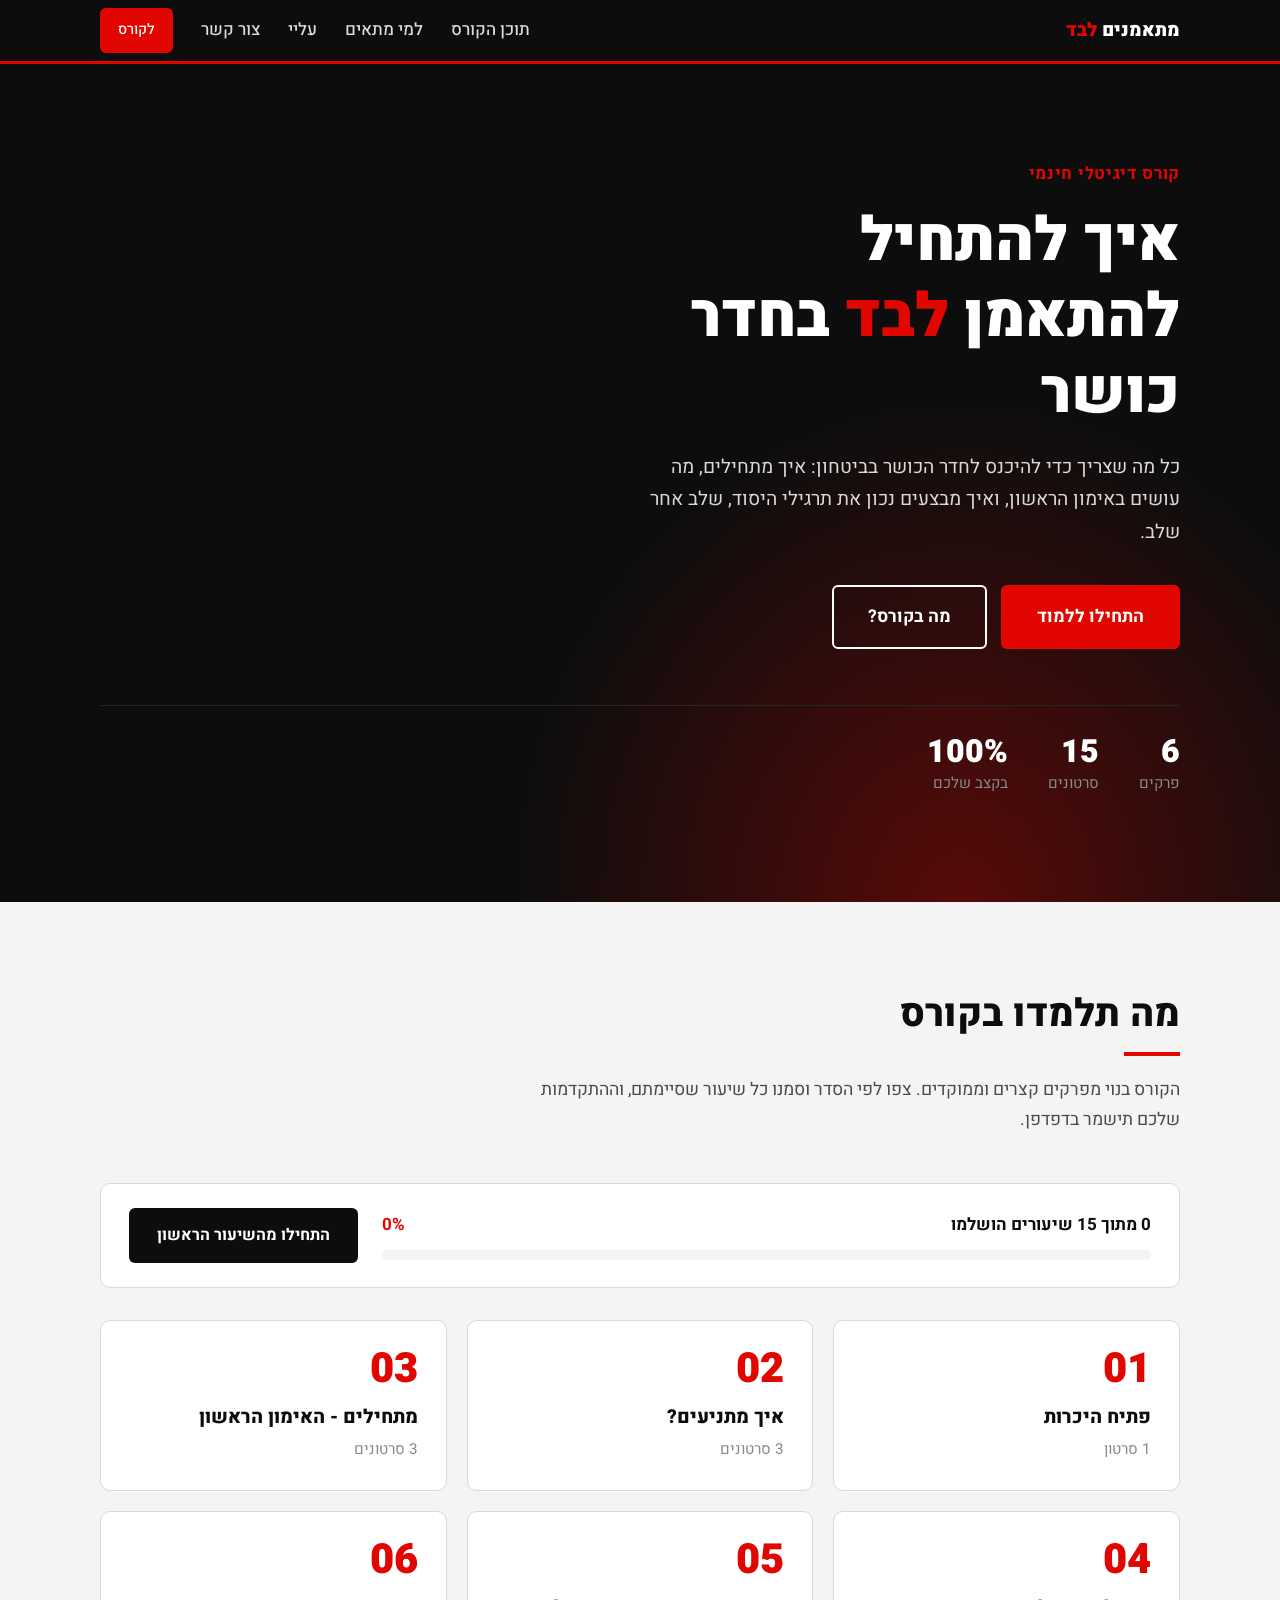
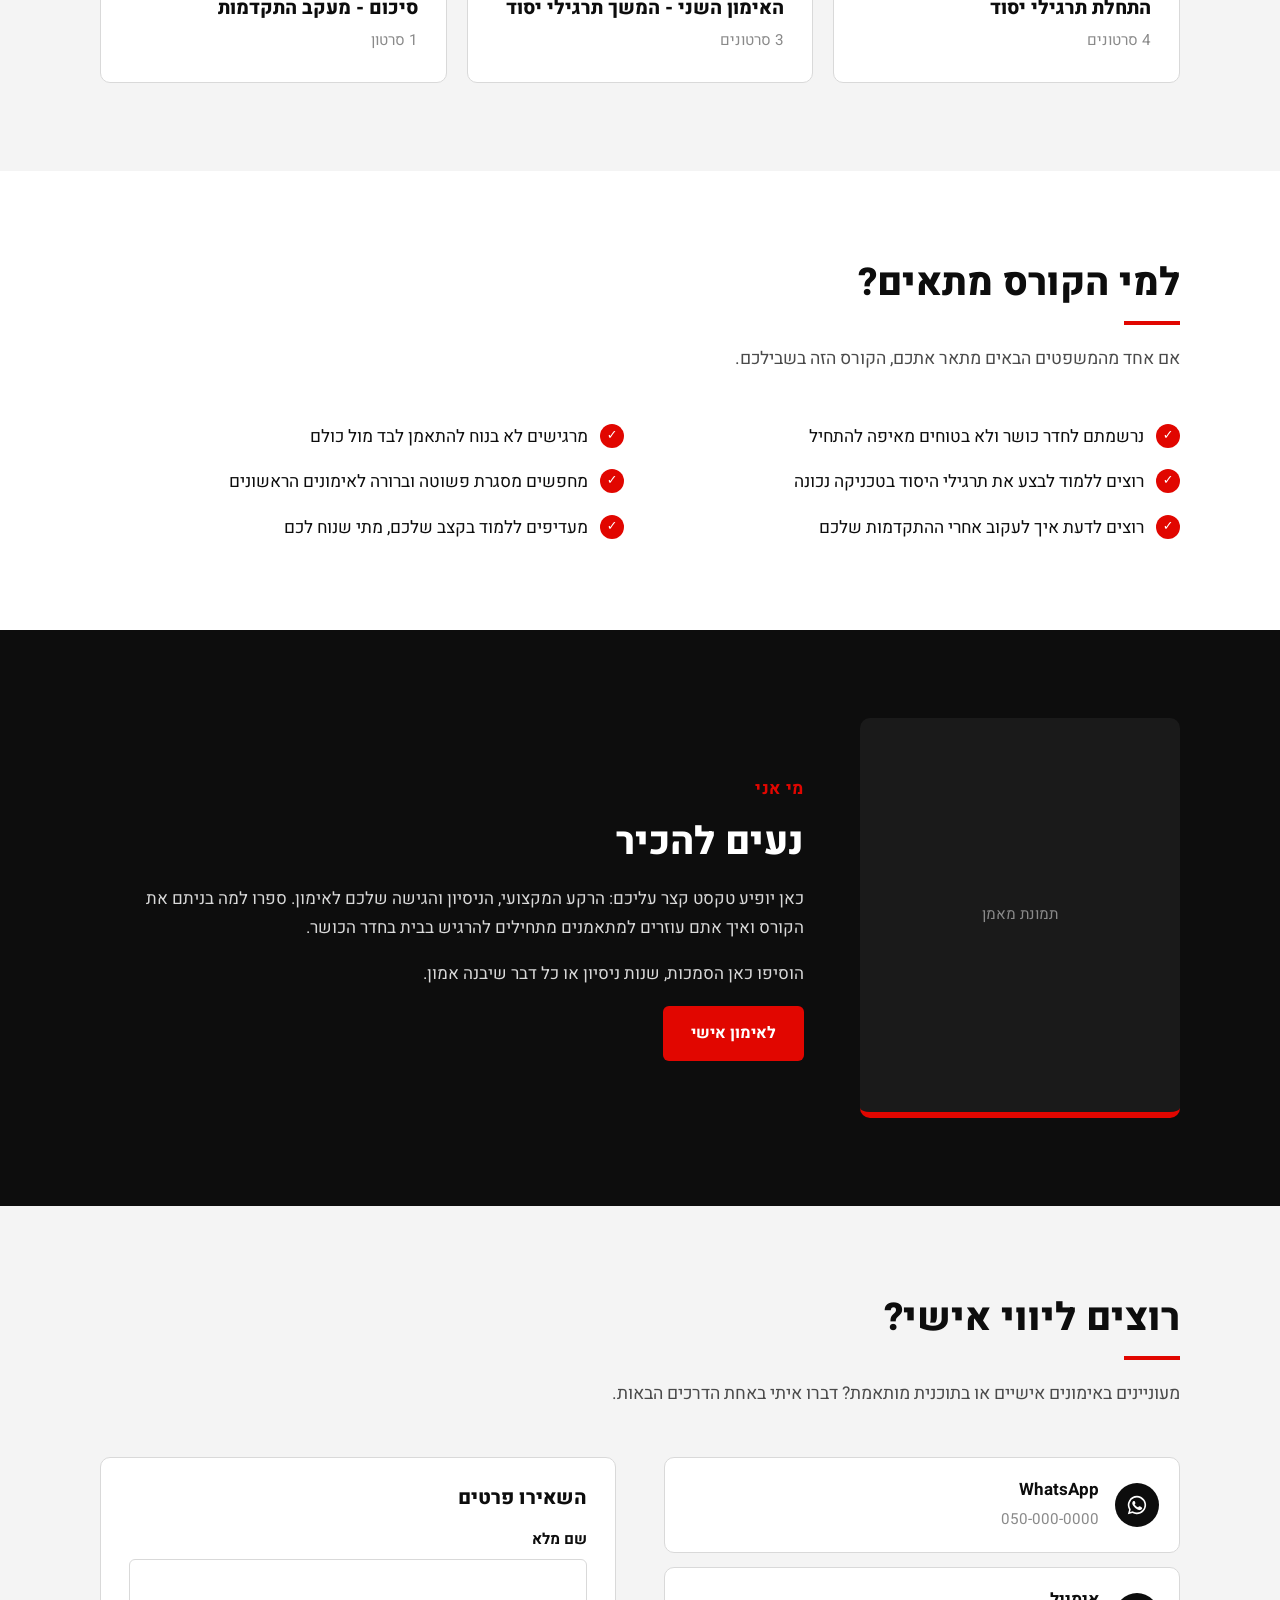
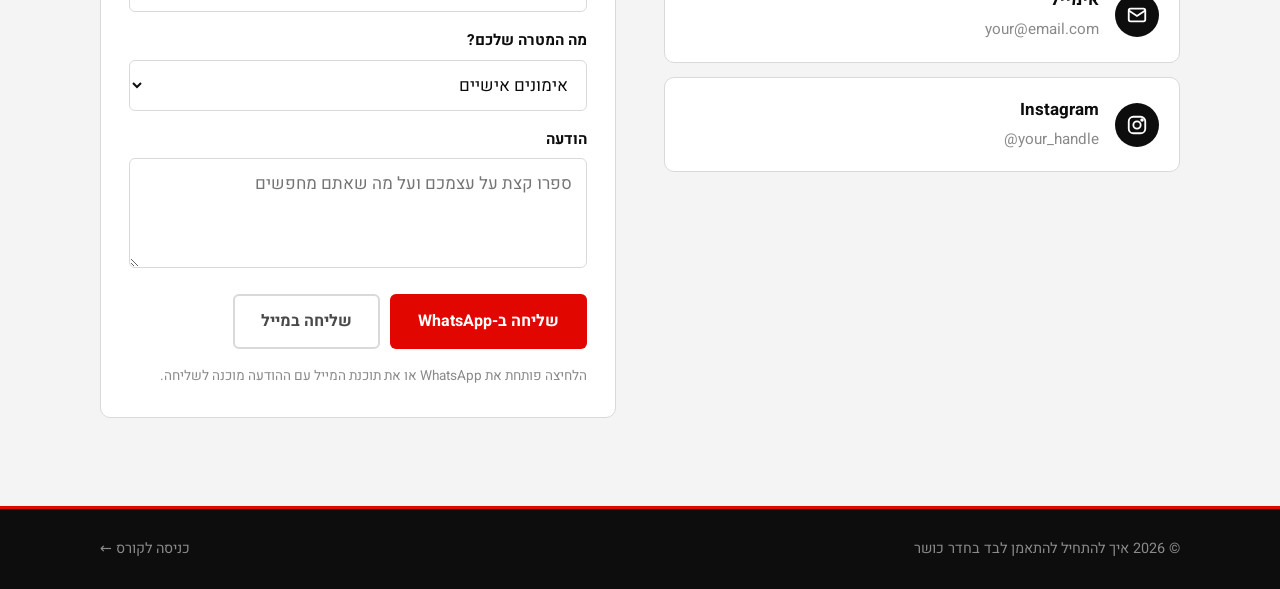
==== index.html @ cb84fe56 "Initial course website: homepage, course dashboard, progress tracking" ====
<!doctype html>
<html lang="he" dir="rtl">
<head>
  <meta charset="utf-8">
  <meta name="viewport" content="width=device-width, initial-scale=1">
  <title>איך להתחיל להתאמן לבד בחדר כושר | קורס דיגיטלי</title>
  <meta name="description" content="קורס דיגיטלי בעברית שילמד אתכם להתאמן לבד בחדר כושר בביטחון, צעד אחר צעד.">
  <link rel="preconnect" href="https://fonts.googleapis.com">
  <link rel="preconnect" href="https://fonts.gstatic.com" crossorigin>
  <link href="https://fonts.googleapis.com/css2?family=Heebo:wght@400;500;700;800;900&display=swap" rel="stylesheet">
  <link rel="stylesheet" href="css/style.css">
</head>
<body>

  <header class="site-header">
    <div class="container">
      <a href="index.html" class="logo">מתאמנים <span>לבד</span></a>
      <button class="nav-toggle" id="navToggle" aria-label="תפריט" aria-expanded="false">☰</button>
      <nav class="nav" id="nav">
        <a href="#chapters">תוכן הקורס</a>
        <a href="#audience">למי מתאים</a>
        <a href="#about">עליי</a>
        <a href="#contact">צור קשר</a>
        <a href="course.html" class="btn btn-primary btn-sm">לקורס</a>
      </nav>
    </div>
  </header>

  <main>
    <!-- Hero -->
    <section class="hero">
      <div class="container">
        <span class="eyebrow">קורס דיגיטלי חינמי</span>
        <h1>איך להתחיל להתאמן <em>לבד</em> בחדר כושר</h1>
        <p class="lead">כל מה שצריך כדי להיכנס לחדר הכושר בביטחון: איך מתחילים, מה עושים באימון הראשון, ואיך מבצעים נכון את תרגילי היסוד, שלב אחר שלב.</p>
        <div class="hero-actions">
          <a href="course.html" class="btn btn-primary btn-lg" id="heroCta">התחילו ללמוד</a>
          <a href="#chapters" class="btn btn-outline btn-lg">מה בקורס?</a>
        </div>
        <div class="hero-stats">
          <div><strong id="statChapters">6</strong><span>פרקים</span></div>
          <div><strong id="statLessons">15</strong><span>סרטונים</span></div>
          <div><strong>100%</strong><span>בקצב שלכם</span></div>
        </div>
      </div>
    </section>

    <!-- תוכן הקורס -->
    <section class="section section-alt" id="chapters">
      <div class="container">
        <div class="section-head">
          <h2>מה תלמדו בקורס</h2>
          <p>הקורס בנוי מפרקים קצרים וממוקדים. צפו לפי הסדר וסמנו כל שיעור שסיימתם, וההתקדמות שלכם תישמר בדפדפן.</p>
        </div>

        <div class="progress-card" id="progressCard">
          <div class="progress-info">
            <div class="progress-label">
              <span id="progressText">0 מתוך 0 שיעורים הושלמו</span>
              <span class="pct" id="progressPct">0%</span>
            </div>
            <div class="progress-bar" role="progressbar" aria-valuemin="0" aria-valuemax="100" aria-valuenow="0" id="progressBar"><span></span></div>
          </div>
          <a href="course.html" class="btn btn-dark" id="continueBtn">התחילו מהשיעור הראשון</a>
        </div>

        <div class="chapter-grid" id="chapterGrid"><!-- נבנה אוטומטית מ-js/lessons.js --></div>
      </div>
    </section>

    <!-- למי מתאים -->
    <section class="section" id="audience">
      <div class="container">
        <div class="section-head">
          <h2>למי הקורס מתאים?</h2>
          <p>אם אחד מהמשפטים הבאים מתאר אתכם, הקורס הזה בשבילכם.</p>
        </div>
        <ul class="audience-list">
          <li>נרשמתם לחדר כושר ולא בטוחים מאיפה להתחיל</li>
          <li>מרגישים לא בנוח להתאמן לבד מול כולם</li>
          <li>רוצים ללמוד לבצע את תרגילי היסוד בטכניקה נכונה</li>
          <li>מחפשים מסגרת פשוטה וברורה לאימונים הראשונים</li>
          <li>רוצים לדעת איך לעקוב אחרי ההתקדמות שלכם</li>
          <li>מעדיפים ללמוד בקצב שלכם, מתי שנוח לכם</li>
        </ul>
      </div>
    </section>

    <!-- על המאמן -->
    <section class="section section-dark" id="about">
      <div class="container about">
        <div class="about-photo">
          <!-- החליפו בתמונה שלכם: <img src="assets/trainer.jpg" alt="..."> -->
          <span>תמונת מאמן</span>
        </div>
        <div>
          <span class="eyebrow">מי אני</span>
          <h2>נעים להכיר</h2>
          <p>כאן יופיע טקסט קצר עליכם: הרקע המקצועי, הניסיון והגישה שלכם לאימון. ספרו למה בניתם את הקורס ואיך אתם עוזרים למתאמנים מתחילים להרגיש בבית בחדר הכושר.</p>
          <p>הוסיפו כאן הסמכות, שנות ניסיון או כל דבר שיבנה אמון.</p>
          <a href="#contact" class="btn btn-primary">לאימון אישי</a>
        </div>
      </div>
    </section>

    <!-- צור קשר -->
    <section class="section section-alt" id="contact">
      <div class="container">
        <div class="section-head">
          <h2>רוצים ליווי אישי?</h2>
          <p>מעוניינים באימונים אישיים או בתוכנית מותאמת? דברו איתי באחת הדרכים הבאות.</p>
        </div>
        <div class="contact">
          <div class="contact-links">
            <a class="contact-link" id="linkWhatsapp" href="#" target="_blank" rel="noopener">
              <span class="icon"><svg viewBox="0 0 24 24" fill="currentColor" aria-hidden="true"><path d="M12 2a10 10 0 0 0-8.6 15.1L2 22l5-1.3A10 10 0 1 0 12 2zm0 18.2c-1.5 0-3-.4-4.3-1.2l-.3-.2-3 .8.8-2.9-.2-.3A8.2 8.2 0 1 1 12 20.2zm4.5-6.1c-.2-.1-1.5-.7-1.7-.8s-.4-.1-.6.1-.7.8-.8 1-.3.2-.5.1a6.7 6.7 0 0 1-3.3-2.9c-.3-.4.2-.4.7-1.4.1-.2 0-.3 0-.4l-.8-1.8c-.2-.5-.4-.4-.6-.4h-.5a1 1 0 0 0-.7.3 3 3 0 0 0-.9 2.2 5.2 5.2 0 0 0 1.1 2.8 11.9 11.9 0 0 0 4.6 4c1.7.7 2.3.8 3.2.6a2.7 2.7 0 0 0 1.8-1.3 2.2 2.2 0 0 0 .1-1.3c0-.1-.2-.2-.4-.3z"/></svg></span>
              <div><strong>WhatsApp</strong><span id="txtWhatsapp">050-000-0000</span></div>
            </a>
            <a class="contact-link" id="linkEmail" href="#">
              <span class="icon"><svg viewBox="0 0 24 24" fill="none" stroke="currentColor" stroke-width="2" aria-hidden="true"><rect x="3" y="5" width="18" height="14" rx="2"/><path d="m3 7 9 6 9-6"/></svg></span>
              <div><strong>אימייל</strong><span id="txtEmail">your@email.com</span></div>
            </a>
            <a class="contact-link" id="linkInstagram" href="#" target="_blank" rel="noopener">
              <span class="icon"><svg viewBox="0 0 24 24" fill="none" stroke="currentColor" stroke-width="2" aria-hidden="true"><rect x="3" y="3" width="18" height="18" rx="5"/><circle cx="12" cy="12" r="4"/><circle cx="17.5" cy="6.5" r="1" fill="currentColor"/></svg></span>
              <div><strong>Instagram</strong><span id="txtInstagram">@your_handle</span></div>
            </a>
          </div>

          <form class="contact-form" id="contactForm" novalidate>
            <h3>השאירו פרטים</h3>
            <div class="field">
              <label for="fName">שם מלא</label>
              <input id="fName" name="name" type="text" autocomplete="name" required>
            </div>
            <div class="field">
              <label for="fGoal">מה המטרה שלכם?</label>
              <select id="fGoal" name="goal">
                <option>אימונים אישיים</option>
                <option>תוכנית אימון מותאמת</option>
                <option>שאלה על הקורס</option>
                <option>אחר</option>
              </select>
            </div>
            <div class="field">
              <label for="fMsg">הודעה</label>
              <textarea id="fMsg" name="message" placeholder="ספרו קצת על עצמכם ועל מה שאתם מחפשים"></textarea>
            </div>
            <div class="form-actions">
              <button type="submit" class="btn btn-primary" data-via="whatsapp">שליחה ב-WhatsApp</button>
              <button type="button" class="btn btn-ghost" id="sendEmail">שליחה במייל</button>
            </div>
            <p class="form-hint">הלחיצה פותחת את WhatsApp או את תוכנת המייל עם ההודעה מוכנה לשליחה.</p>
          </form>
        </div>
      </div>
    </section>
  </main>

  <footer class="site-footer">
    <div class="container">
      <span>© <span id="year"></span> איך להתחיל להתאמן לבד בחדר כושר</span>
      <a href="course.html">כניסה לקורס ←</a>
    </div>
  </footer>

  <script src="js/lessons.js"></script>
  <script src="js/progress.js"></script>
  <script src="js/home.js"></script>
</body>
</html>
---- css/style.css ----
/* ===== צבעים ומשתנים ===== */
:root {
  --black: #0d0d0d;
  --black-2: #1a1a1a;
  --black-3: #262626;
  --white: #ffffff;
  --red: #e10600;
  --red-dark: #b80500;
  --gray-100: #f4f4f4;
  --gray-300: #d9d9d9;
  --gray-500: #8a8a8a;
  --gray-700: #4a4a4a;

  --radius: 10px;
  --radius-sm: 6px;
  --shadow: 0 4px 20px rgba(0, 0, 0, 0.08);
  --container: 1120px;
  --header-h: 64px;
  --font: "Heebo", system-ui, -apple-system, "Segoe UI", Arial, sans-serif;
}

/* ===== בסיס ===== */
*, *::before, *::after { box-sizing: border-box; }

html { scroll-behavior: smooth; scroll-padding-top: var(--header-h); }

body {
  margin: 0;
  font-family: var(--font);
  font-size: 17px;
  line-height: 1.7;
  color: var(--black);
  background: var(--white);
  -webkit-font-smoothing: antialiased;
}

img { max-width: 100%; display: block; }
a { color: inherit; }
h1, h2, h3, h4 { line-height: 1.25; margin: 0 0 0.5em; font-weight: 800; }
p { margin: 0 0 1em; }

.container {
  width: 100%;
  max-width: var(--container);
  margin-inline: auto;
  padding-inline: 20px;
}

.sr-only {
  position: absolute; width: 1px; height: 1px; padding: 0; margin: -1px;
  overflow: hidden; clip: rect(0, 0, 0, 0); border: 0;
}

/* ===== כפתורים ===== */
.btn {
  display: inline-flex;
  align-items: center;
  justify-content: center;
  gap: 8px;
  padding: 12px 26px;
  border: 2px solid transparent;
  border-radius: var(--radius-sm);
  font: inherit;
  font-weight: 700;
  font-size: 1rem;
  text-decoration: none;
  cursor: pointer;
  transition: background 0.2s, color 0.2s, border-color 0.2s, transform 0.1s;
}
.btn:active { transform: translateY(1px); }
.btn-primary { background: var(--red); color: var(--white); }
.btn-primary:hover { background: var(--red-dark); }
.btn-outline { background: transparent; color: var(--white); border-color: var(--white); }
.btn-outline:hover { background: var(--white); color: var(--black); }
.btn-dark { background: var(--black); color: var(--white); }
.btn-dark:hover { background: var(--black-3); }
.btn-ghost { background: transparent; color: var(--gray-700); border-color: var(--gray-300); }
.btn-ghost:hover { border-color: var(--black); color: var(--black); }
.btn-lg { padding: 15px 34px; font-size: 1.1rem; }
.btn-sm { padding: 8px 16px; font-size: 0.9rem; }
.btn:disabled { opacity: 0.4; cursor: not-allowed; }

/* ===== כותרת עליונה ===== */
.site-header {
  position: sticky;
  top: 0;
  z-index: 50;
  height: var(--header-h);
  background: var(--black);
  color: var(--white);
  border-bottom: 3px solid var(--red);
}
.site-header .container {
  height: 100%;
  display: flex;
  align-items: center;
  justify-content: space-between;
  gap: 16px;
}
.logo {
  font-weight: 900;
  font-size: 1.15rem;
  text-decoration: none;
  white-space: nowrap;
  overflow: hidden;
  text-overflow: ellipsis;
}
.logo span { color: var(--red); }

.nav { display: flex; align-items: center; gap: 28px; }
.nav a { text-decoration: none; font-weight: 500; opacity: 0.85; }
.nav a:hover { opacity: 1; color: var(--red); }
.nav .btn { opacity: 1; }
.nav .btn:hover { color: var(--white); }

.nav-toggle {
  display: none;
  background: none;
  border: 0;
  color: var(--white);
  font-size: 1.6rem;
  cursor: pointer;
  padding: 4px 8px;
}

/* ===== Hero ===== */
.hero {
  background: var(--black);
  color: var(--white);
  padding: 96px 0 104px;
  position: relative;
  overflow: hidden;
}
.hero::after {
  content: "";
  position: absolute;
  inset-inline-start: -10%;
  bottom: -60%;
  width: 70%;
  height: 120%;
  background: radial-gradient(closest-side, rgba(225, 6, 0, 0.35), transparent);
  pointer-events: none;
}
.hero .container { position: relative; z-index: 1; }
.eyebrow {
  display: inline-block;
  color: var(--red);
  font-weight: 700;
  letter-spacing: 0.04em;
  margin-bottom: 14px;
}
.hero h1 {
  font-size: clamp(2.1rem, 5.5vw, 3.8rem);
  font-weight: 900;
  max-width: 14ch;
  margin-bottom: 20px;
}
.hero h1 em { font-style: normal; color: var(--red); }
.hero .lead {
  font-size: 1.2rem;
  color: var(--gray-300);
  max-width: 560px;
  margin-bottom: 36px;
}
.hero-actions { display: flex; flex-wrap: wrap; gap: 14px; }
.hero-stats {
  display: flex;
  flex-wrap: wrap;
  gap: 40px;
  margin-top: 56px;
  padding-top: 28px;
  border-top: 1px solid var(--black-3);
}
.hero-stats strong { display: block; font-size: 2rem; font-weight: 900; color: var(--white); line-height: 1.1; }
.hero-stats span { color: var(--gray-500); font-size: 0.95rem; }

/* ===== אזורים כלליים ===== */
.section { padding: 88px 0; }
.section-alt { background: var(--gray-100); }
.section-dark { background: var(--black); color: var(--white); }
.section-head { max-width: 640px; margin-bottom: 48px; }
.section-head h2 { font-size: clamp(1.7rem, 3.5vw, 2.4rem); }
.section-head h2::after {
  content: "";
  display: block;
  width: 56px;
  height: 4px;
  background: var(--red);
  margin-top: 14px;
}
.section-head p { color: var(--gray-700); font-size: 1.1rem; }
.section-dark .section-head p { color: var(--gray-300); }

/* ===== כרטיסי פרקים ===== */
.chapter-grid {
  display: grid;
  grid-template-columns: repeat(3, 1fr);
  gap: 20px;
}
.chapter-card {
  background: var(--white);
  border: 1px solid var(--gray-300);
  border-radius: var(--radius);
  padding: 28px;
  display: flex;
  flex-direction: column;
  transition: border-color 0.2s, box-shadow 0.2s, transform 0.2s;
  text-decoration: none;
}
.chapter-card:hover { border-color: var(--red); box-shadow: var(--shadow); transform: translateY(-3px); }
.chapter-num {
  font-size: 2.6rem;
  font-weight: 900;
  color: var(--red);
  line-height: 1;
  margin-bottom: 14px;
}
.chapter-card h3 { font-size: 1.2rem; margin-bottom: 8px; }
.chapter-meta { color: var(--gray-500); font-size: 0.95rem; margin-top: auto; display: flex; justify-content: space-between; gap: 8px; }
.chapter-meta .done { color: var(--red); font-weight: 700; }

/* ===== פס התקדמות ===== */
.progress-card {
  background: var(--white);
  border: 1px solid var(--gray-300);
  border-radius: var(--radius);
  padding: 24px 28px;
  margin-bottom: 32px;
  display: flex;
  align-items: center;
  gap: 24px;
  flex-wrap: wrap;
}
.progress-card .progress-info { flex: 1 1 260px; }
.progress-label { display: flex; justify-content: space-between; font-weight: 700; margin-bottom: 10px; gap: 12px; }
.progress-label .pct { color: var(--red); }
.progress-bar {
  height: 10px;
  background: var(--gray-100);
  border-radius: 999px;
  overflow: hidden;
}
.progress-bar > span {
  display: block;
  height: 100%;
  width: 0;
  background: var(--red);
  border-radius: inherit;
  transition: width 0.4s ease;
}
.dark .progress-bar { background: var(--black-3); }

/* ===== למי מתאים ===== */
.audience-list {
  list-style: none;
  padding: 0;
  margin: 0;
  display: grid;
  grid-template-columns: repeat(2, 1fr);
  gap: 16px 32px;
}
.audience-list li {
  position: relative;
  padding-inline-start: 36px;
  font-size: 1.08rem;
}
.audience-list li::before {
  content: "✓";
  position: absolute;
  inset-inline-start: 0;
  top: 2px;
  width: 24px;
  height: 24px;
  border-radius: 50%;
  background: var(--red);
  color: var(--white);
  font-size: 0.8rem;
  font-weight: 900;
  display: grid;
  place-items: center;
}

/* ===== על המאמן ===== */
.about {
  display: grid;
  grid-template-columns: 320px 1fr;
  gap: 56px;
  align-items: center;
}
.about-photo {
  aspect-ratio: 4 / 5;
  background: var(--black-2);
  border-radius: var(--radius);
  border-bottom: 6px solid var(--red);
  display: grid;
  place-items: center;
  color: var(--gray-500);
  font-size: 0.95rem;
  overflow: hidden;
}
.about-photo img { width: 100%; height: 100%; object-fit: cover; }
.about h2 { font-size: clamp(1.7rem, 3.5vw, 2.4rem); }
.about p { color: var(--gray-300); }

/* ===== צור קשר ===== */
.contact {
  display: grid;
  grid-template-columns: 1fr 1fr;
  gap: 48px;
  align-items: start;
}
.contact-links { display: grid; gap: 14px; }
.contact-link {
  display: flex;
  align-items: center;
  gap: 16px;
  padding: 18px 20px;
  border: 1px solid var(--gray-300);
  border-radius: var(--radius);
  text-decoration: none;
  background: var(--white);
  transition: border-color 0.2s;
}
.contact-link:hover { border-color: var(--red); }
.contact-link .icon {
  width: 44px;
  height: 44px;
  flex-shrink: 0;
  border-radius: 50%;
  background: var(--black);
  color: var(--white);
  display: grid;
  place-items: center;
}
.contact-link .icon svg { width: 22px; height: 22px; }
.contact-link strong { display: block; }
.contact-link span { color: var(--gray-500); font-size: 0.95rem; direction: ltr; unicode-bidi: plaintext; }

.contact-form {
  background: var(--white);
  border: 1px solid var(--gray-300);
  border-radius: var(--radius);
  padding: 28px;
  display: grid;
  gap: 16px;
}
.contact-form h3 { margin: 0; }
.field label { display: block; font-weight: 700; font-size: 0.95rem; margin-bottom: 6px; }
.field input, .field textarea, .field select {
  width: 100%;
  font: inherit;
  padding: 11px 14px;
  border: 1px solid var(--gray-300);
  border-radius: var(--radius-sm);
  background: var(--white);
  color: var(--black);
}
.field input:focus, .field textarea:focus, .field select:focus {
  outline: none;
  border-color: var(--red);
  box-shadow: 0 0 0 3px rgba(225, 6, 0, 0.15);
}
.field textarea { min-height: 110px; resize: vertical; }
.form-actions { display: flex; flex-wrap: wrap; gap: 10px; }
.form-hint { color: var(--gray-500); font-size: 0.85rem; margin: 0; }

/* ===== תחתית ===== */
.site-footer {
  background: var(--black);
  color: var(--gray-500);
  padding: 28px 0;
  font-size: 0.9rem;
  border-top: 3px solid var(--red);
}
.site-footer .container { display: flex; justify-content: space-between; flex-wrap: wrap; gap: 12px; }
.site-footer a { text-decoration: none; }
.site-footer a:hover { color: var(--white); }

/* ======================================================
   דשבורד הקורס (course.html)
   ====================================================== */
.course-body { background: var(--gray-100); }

.course-layout {
  display: grid;
  grid-template-columns: 340px 1fr;
  min-height: calc(100vh - var(--header-h));
}

/* --- סרגל צד --- */
.sidebar {
  background: var(--black);
  color: var(--white);
  position: sticky;
  top: var(--header-h);
  height: calc(100vh - var(--header-h));
  overflow-y: auto;
  display: flex;
  flex-direction: column;
}
.sidebar-head {
  padding: 24px 22px 20px;
  border-bottom: 1px solid var(--black-3);
}
.sidebar-head h2 { font-size: 1.05rem; margin-bottom: 14px; }
.sidebar-close {
  display: none;
  position: absolute;
  top: 14px;
  inset-inline-end: 14px;
  background: none;
  border: 0;
  color: var(--white);
  font-size: 1.5rem;
  cursor: pointer;
}

.chapter { border-bottom: 1px solid var(--black-3); }
.chapter-head {
  padding: 18px 22px 10px;
  display: flex;
  justify-content: space-between;
  align-items: baseline;
  gap: 10px;
}
.chapter-head h3 { font-size: 0.95rem; margin: 0; color: var(--white); }
.chapter-head h3 small { display: block; color: var(--red); font-weight: 700; font-size: 0.78rem; letter-spacing: 0.04em; }
.chapter-head .count { color: var(--gray-500); font-size: 0.8rem; white-space: nowrap; }

.lesson-list { list-style: none; margin: 0; padding: 0 0 10px; }
.lesson-link {
  display: flex;
  align-items: center;
  gap: 12px;
  padding: 10px 22px;
  text-decoration: none;
  color: var(--gray-300);
  border-inline-start: 3px solid transparent;
  transition: background 0.15s, color 0.15s;
}
.lesson-link:hover { background: var(--black-2); color: var(--white); }
.lesson-link.active {
  background: var(--black-2);
  color: var(--white);
  border-inline-start-color: var(--red);
}
.lesson-status {
  width: 26px;
  height: 26px;
  flex-shrink: 0;
  border-radius: 50%;
  border: 2px solid var(--black-3);
  display: grid;
  place-items: center;
  font-size: 0.75rem;
  font-weight: 700;
  color: var(--gray-500);
}
.lesson-link.done .lesson-status {
  background: var(--red);
  border-color: var(--red);
  color: var(--white);
}
.lesson-link.active:not(.done) .lesson-status { border-color: var(--red); color: var(--white); }
.lesson-title { flex: 1; font-size: 0.95rem; line-height: 1.4; }
.lesson-duration { color: var(--gray-500); font-size: 0.8rem; }
.tag {
  display: inline-block;
  font-size: 0.7rem;
  font-weight: 700;
  padding: 1px 8px;
  border-radius: 999px;
  border: 1px solid var(--gray-700);
  color: var(--gray-500);
  margin-inline-start: 6px;
  vertical-align: middle;
}
.lesson-link.transition .lesson-title { font-size: 0.88rem; color: var(--gray-500); }
.lesson-link.transition.active .lesson-title { color: var(--white); }

.sidebar-foot { margin-top: auto; padding: 18px 22px; border-top: 1px solid var(--black-3); }
.link-btn {
  background: none;
  border: 0;
  padding: 0;
  font: inherit;
  font-size: 0.85rem;
  color: var(--gray-500);
  cursor: pointer;
  text-decoration: underline;
}
.link-btn:hover { color: var(--red); }

/* --- אזור התוכן --- */
.lesson-main { padding: 32px 40px 64px; min-width: 0; }
.lesson-wrap { max-width: 960px; margin-inline: auto; }

.mobile-bar { display: none; }

.lesson-crumb { color: var(--gray-500); font-size: 0.95rem; margin-bottom: 6px; }
.lesson-crumb strong { color: var(--red); }
.lesson-heading { font-size: clamp(1.5rem, 3vw, 2.1rem); margin-bottom: 20px; }

.video-frame {
  position: relative;
  aspect-ratio: 16 / 9;
  background: var(--black);
  border-radius: var(--radius);
  overflow: hidden;
  box-shadow: var(--shadow);
}
.video-frame iframe { position: absolute; inset: 0; width: 100%; height: 100%; border: 0; }
.video-placeholder {
  position: absolute;
  inset: 0;
  display: grid;
  place-items: center;
  text-align: center;
  color: var(--gray-300);
  padding: 20px;
}
.video-placeholder .play {
  width: 76px;
  height: 76px;
  border-radius: 50%;
  background: var(--red);
  display: grid;
  place-items: center;
  margin: 0 auto 16px;
}
.video-placeholder .play svg { width: 30px; height: 30px; fill: var(--white); margin-inline-start: 4px; }
[dir="rtl"] .video-placeholder .play svg { transform: scaleX(-1); margin-inline-start: 0; margin-inline-end: 4px; }

.lesson-actions {
  display: flex;
  align-items: center;
  justify-content: space-between;
  flex-wrap: wrap;
  gap: 12px;
  margin: 20px 0 28px;
}
.lesson-nav { display: flex; gap: 10px; }
.btn-complete.is-done { background: var(--black); }
.btn-complete.is-done:hover { background: var(--black-3); }

.lesson-content {
  background: var(--white);
  border-radius: var(--radius);
  padding: 32px;
  border: 1px solid var(--gray-300);
}
.lesson-content h2 { font-size: 1.2rem; }
.lesson-content h2:not(:first-child) { margin-top: 28px; }
.lesson-content .desc { color: var(--gray-700); white-space: pre-line; }
.notes-list { margin: 0; padding-inline-start: 22px; }
.notes-list li { margin-bottom: 8px; }
.notes-list li::marker { color: var(--red); }

.course-done {
  display: none;
  background: var(--black);
  color: var(--white);
  border-radius: var(--radius);
  padding: 28px 32px;
  margin-top: 28px;
  border-inline-start: 6px solid var(--red);
}
.course-done.show { display: block; }
.course-done h2 { font-size: 1.4rem; }
.course-done p { color: var(--gray-300); }

.overlay {
  display: none;
  position: fixed;
  inset: 0;
  background: rgba(0, 0, 0, 0.55);
  z-index: 60;
}

/* ===== רספונסיביות ===== */
@media (max-width: 960px) {
  .chapter-grid { grid-template-columns: repeat(2, 1fr); }
  .about { grid-template-columns: 1fr; gap: 32px; }
  .about-photo { max-width: 320px; }
  .contact { grid-template-columns: 1fr; }
}

@media (max-width: 900px) {
  .course-layout { grid-template-columns: 1fr; }
  .sidebar {
    position: fixed;
    top: 0;
    inset-inline-start: 0;
    height: 100vh;
    width: min(340px, 86vw);
    z-index: 70;
    transform: translateX(100%);
    transition: transform 0.25s ease;
  }
  .sidebar-open .sidebar { transform: translateX(0); }
  .sidebar-open .overlay { display: block; }
  .sidebar-close { display: block; }
  .sidebar-head { position: relative; padding-top: 52px; }

  .mobile-bar {
    display: flex;
    align-items: center;
    justify-content: space-between;
    gap: 12px;
    margin-bottom: 20px;
  }
  .mobile-bar .mini-progress { flex: 1; max-width: 180px; font-size: 0.85rem; color: var(--gray-700); }
  .lesson-main { padding: 20px 16px 48px; }
  .lesson-content { padding: 22px; }
}

@media (max-width: 760px) {
  body { font-size: 16px; }
  .nav-toggle { display: block; }
  .nav {
    display: none;
    position: absolute;
    top: var(--header-h);
    inset-inline: 0;
    background: var(--black);
    flex-direction: column;
    align-items: stretch;
    gap: 0;
    padding: 8px 20px 20px;
    border-bottom: 3px solid var(--red);
  }
  .nav.open { display: flex; }
  .nav a { padding: 12px 0; border-bottom: 1px solid var(--black-3); }
  .nav .btn { margin-top: 12px; border-bottom: 0; }

  .container { padding-inline: 16px; }
  .hero { padding: 64px 0 72px; }
  .hero-stats { gap: 28px; }
  .section { padding: 64px 0; }
  .chapter-grid { grid-template-columns: 1fr; }
  .audience-list { grid-template-columns: 1fr; }
  .lesson-actions { flex-direction: column; align-items: stretch; }
  .lesson-nav { justify-content: space-between; }
  .lesson-nav .btn { flex: 1; }
  .btn-complete { width: 100%; }
}
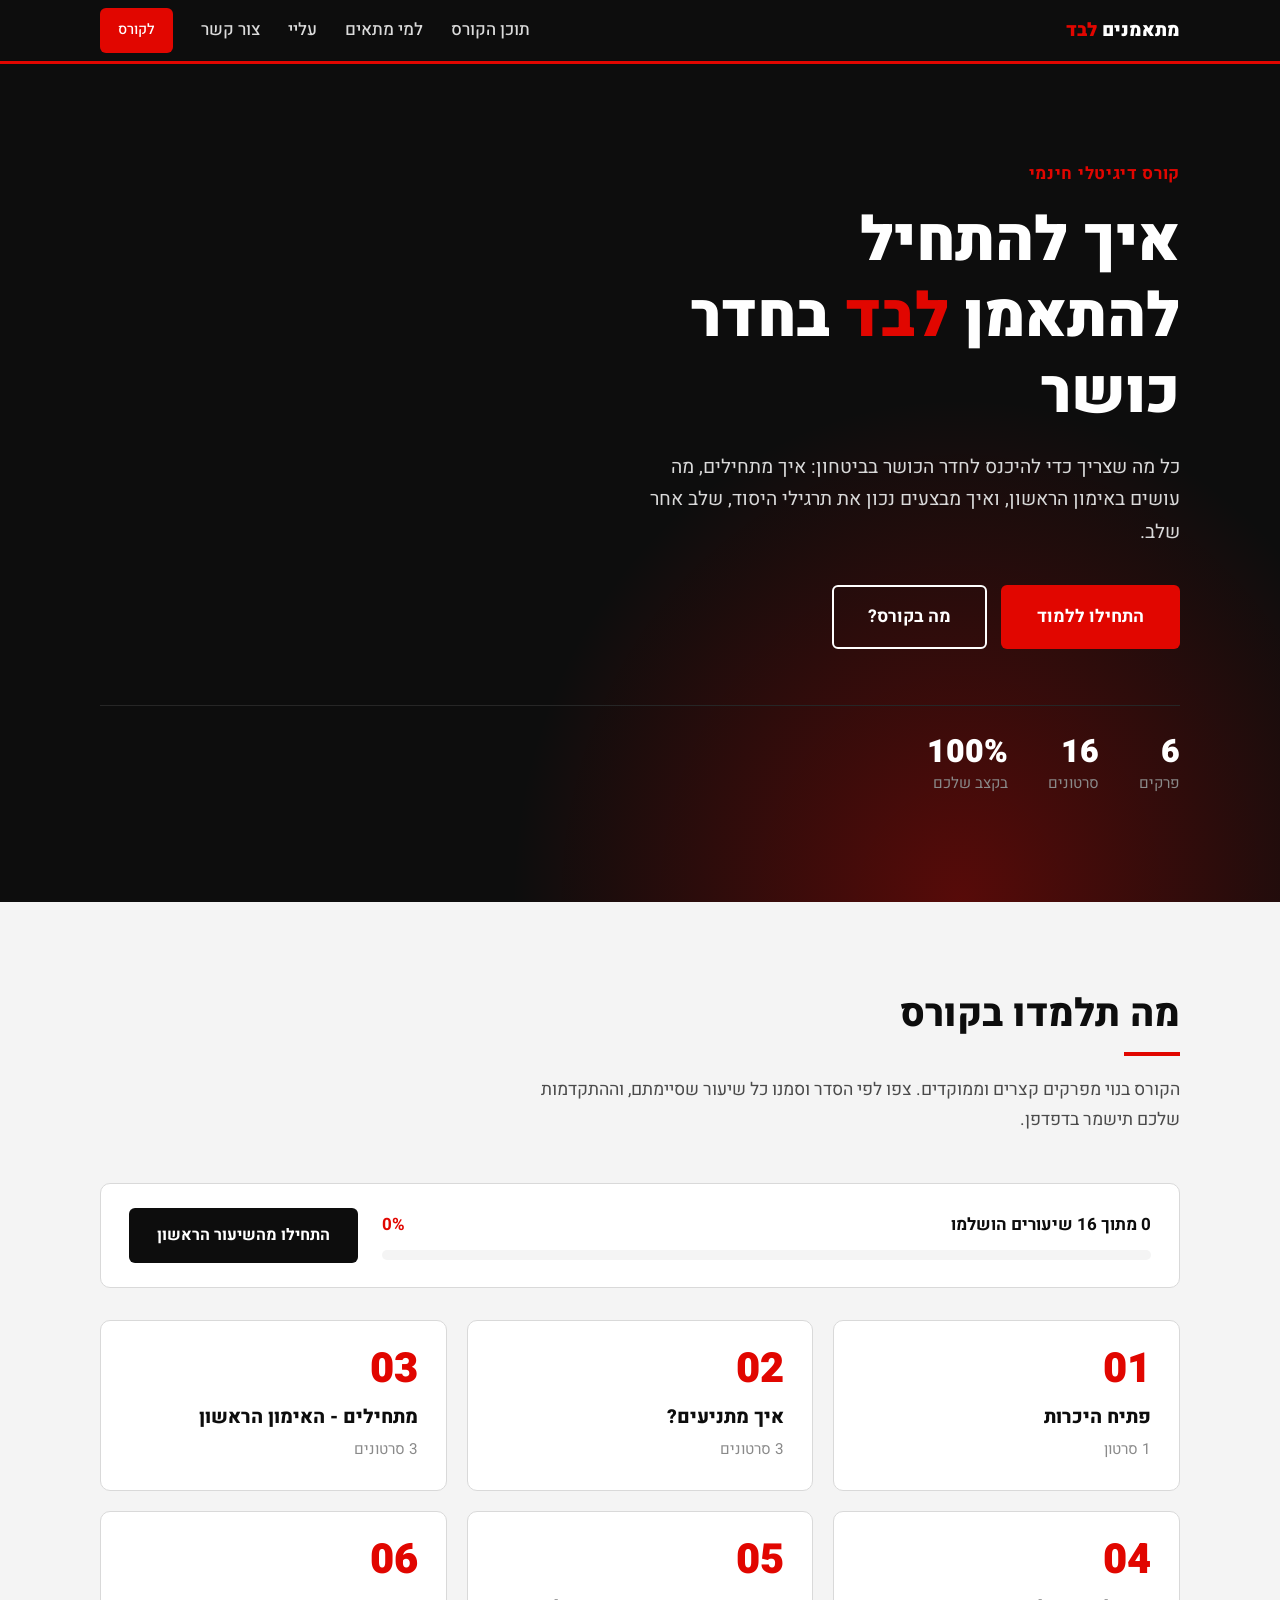
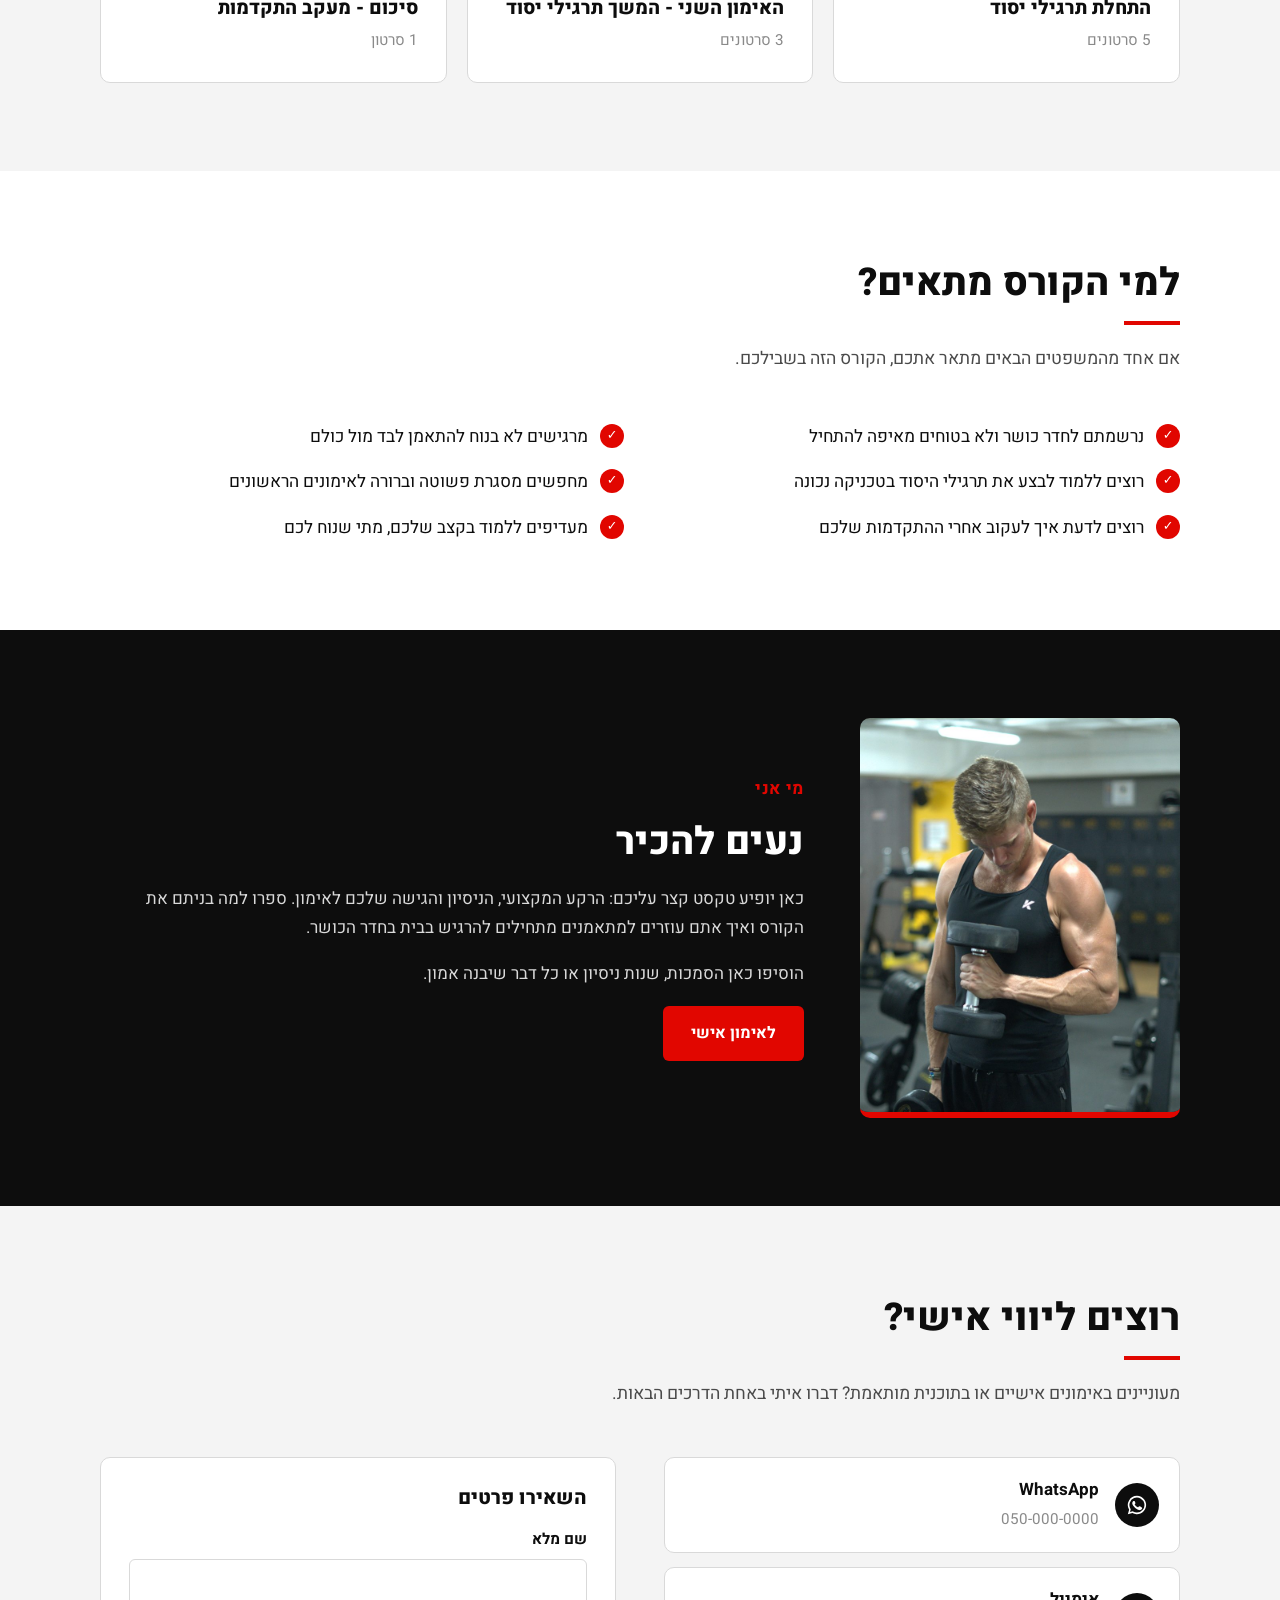
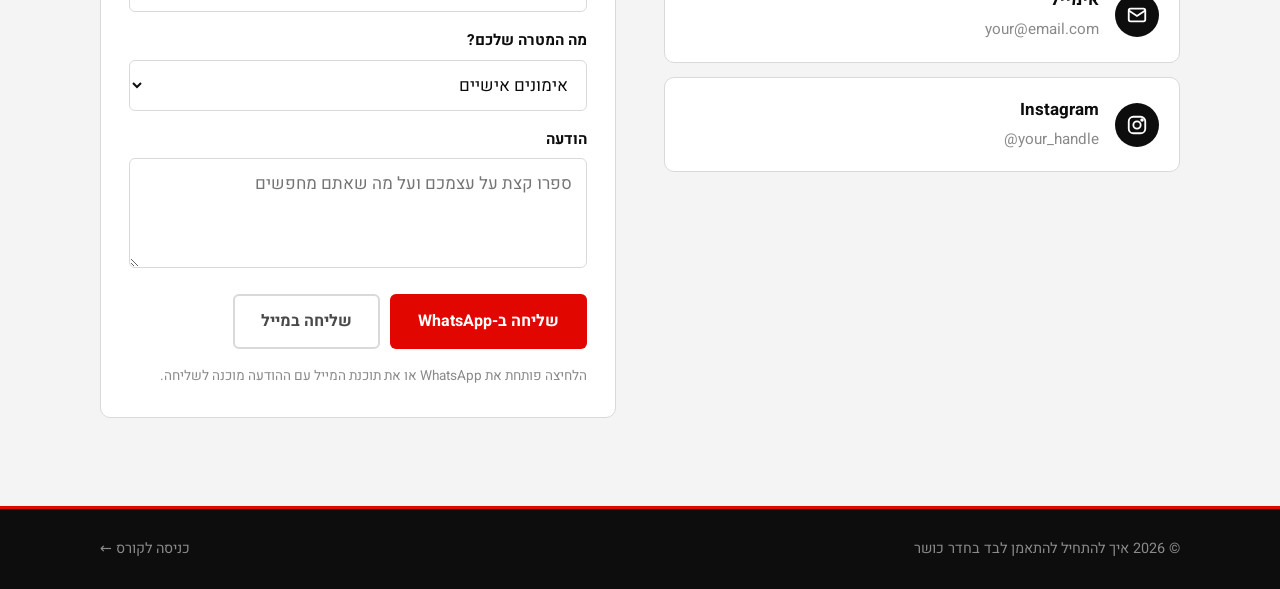
==== commit baadbe50: "Add trainer photo to about section" ====
--- a/index.html
+++ b/index.html
@@ -90,8 +90,7 @@
     <section class="section section-dark" id="about">
       <div class="container about">
         <div class="about-photo">
-          <!-- החליפו בתמונה שלכם: <img src="assets/trainer.jpg" alt="..."> -->
-          <span>תמונת מאמן</span>
+          <img src="assets/trainer.jpg" alt="המאמן מתאמן עם משקולות בחדר כושר" width="800" height="1000" loading="lazy">
         </div>
         <div>
           <span class="eyebrow">מי אני</span>
--- a/css/style.css
+++ b/css/style.css
@@ -298,7 +298,7 @@
   font-size: 0.95rem;
   overflow: hidden;
 }
-.about-photo img { width: 100%; height: 100%; object-fit: cover; }
+.about-photo img { width: 100%; height: 100%; object-fit: cover; object-position: center top; }
 .about h2 { font-size: clamp(1.7rem, 3.5vw, 2.4rem); }
 .about p { color: var(--gray-300); }
 
@@ -519,17 +519,19 @@
   color: var(--gray-300);
   padding: 20px;
 }
-.video-placeholder .play {
-  width: 76px;
-  height: 76px;
+.video-placeholder .soon {
+  width: 64px;
+  height: 64px;
   border-radius: 50%;
-  background: var(--red);
+  border: 2px solid var(--black-3);
   display: grid;
   place-items: center;
-  margin: 0 auto 16px;
-}
-.video-placeholder .play svg { width: 30px; height: 30px; fill: var(--white); margin-inline-start: 4px; }
-[dir="rtl"] .video-placeholder .play svg { transform: scaleX(-1); margin-inline-start: 0; margin-inline-end: 4px; }
+  margin: 0 auto 14px;
+}
+.video-placeholder .soon svg { width: 30px; height: 30px; fill: none; stroke: var(--gray-500); stroke-width: 2; stroke-linecap: round; }
+.yt-link { display: inline-block; margin-top: 10px; font-size: 0.85rem; color: var(--gray-500); }
+.yt-link:hover { color: var(--red); }
+.yt-link[hidden] { display: none; }
 
 .lesson-actions {
   display: flex;
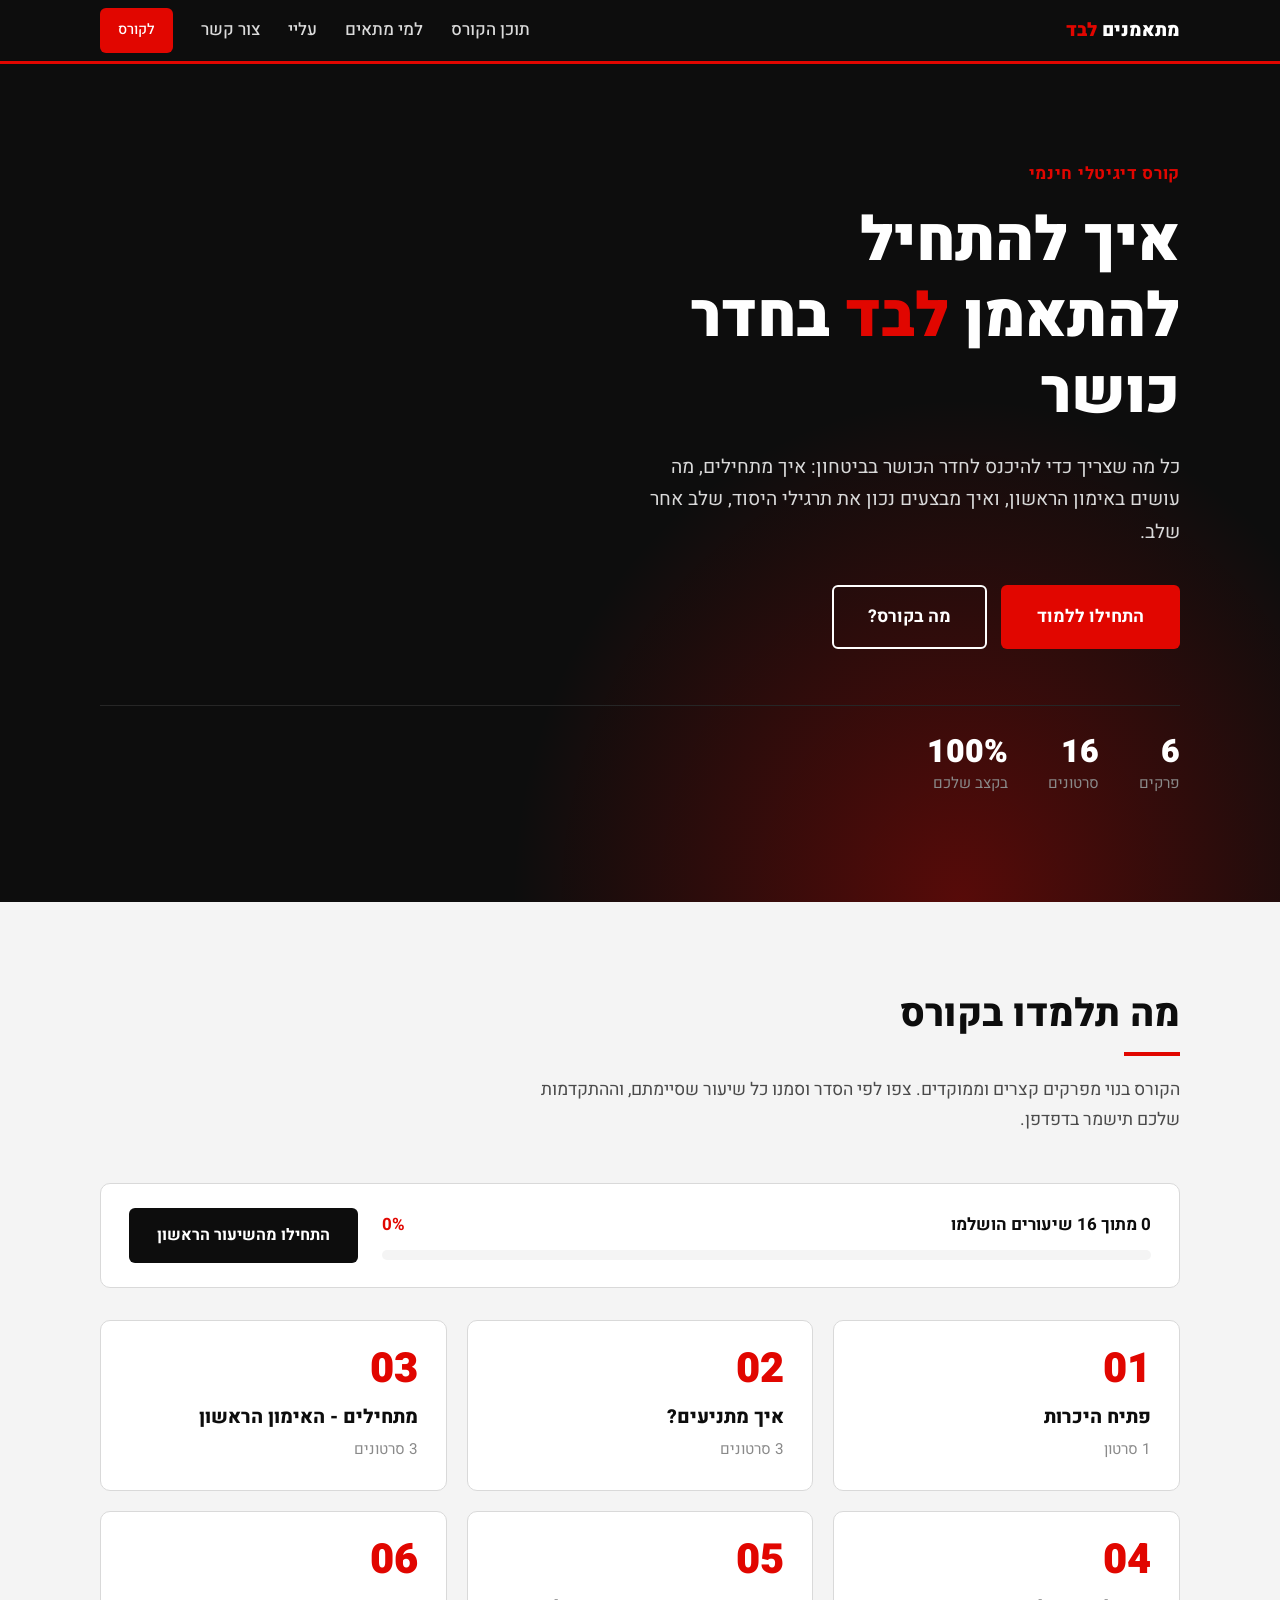
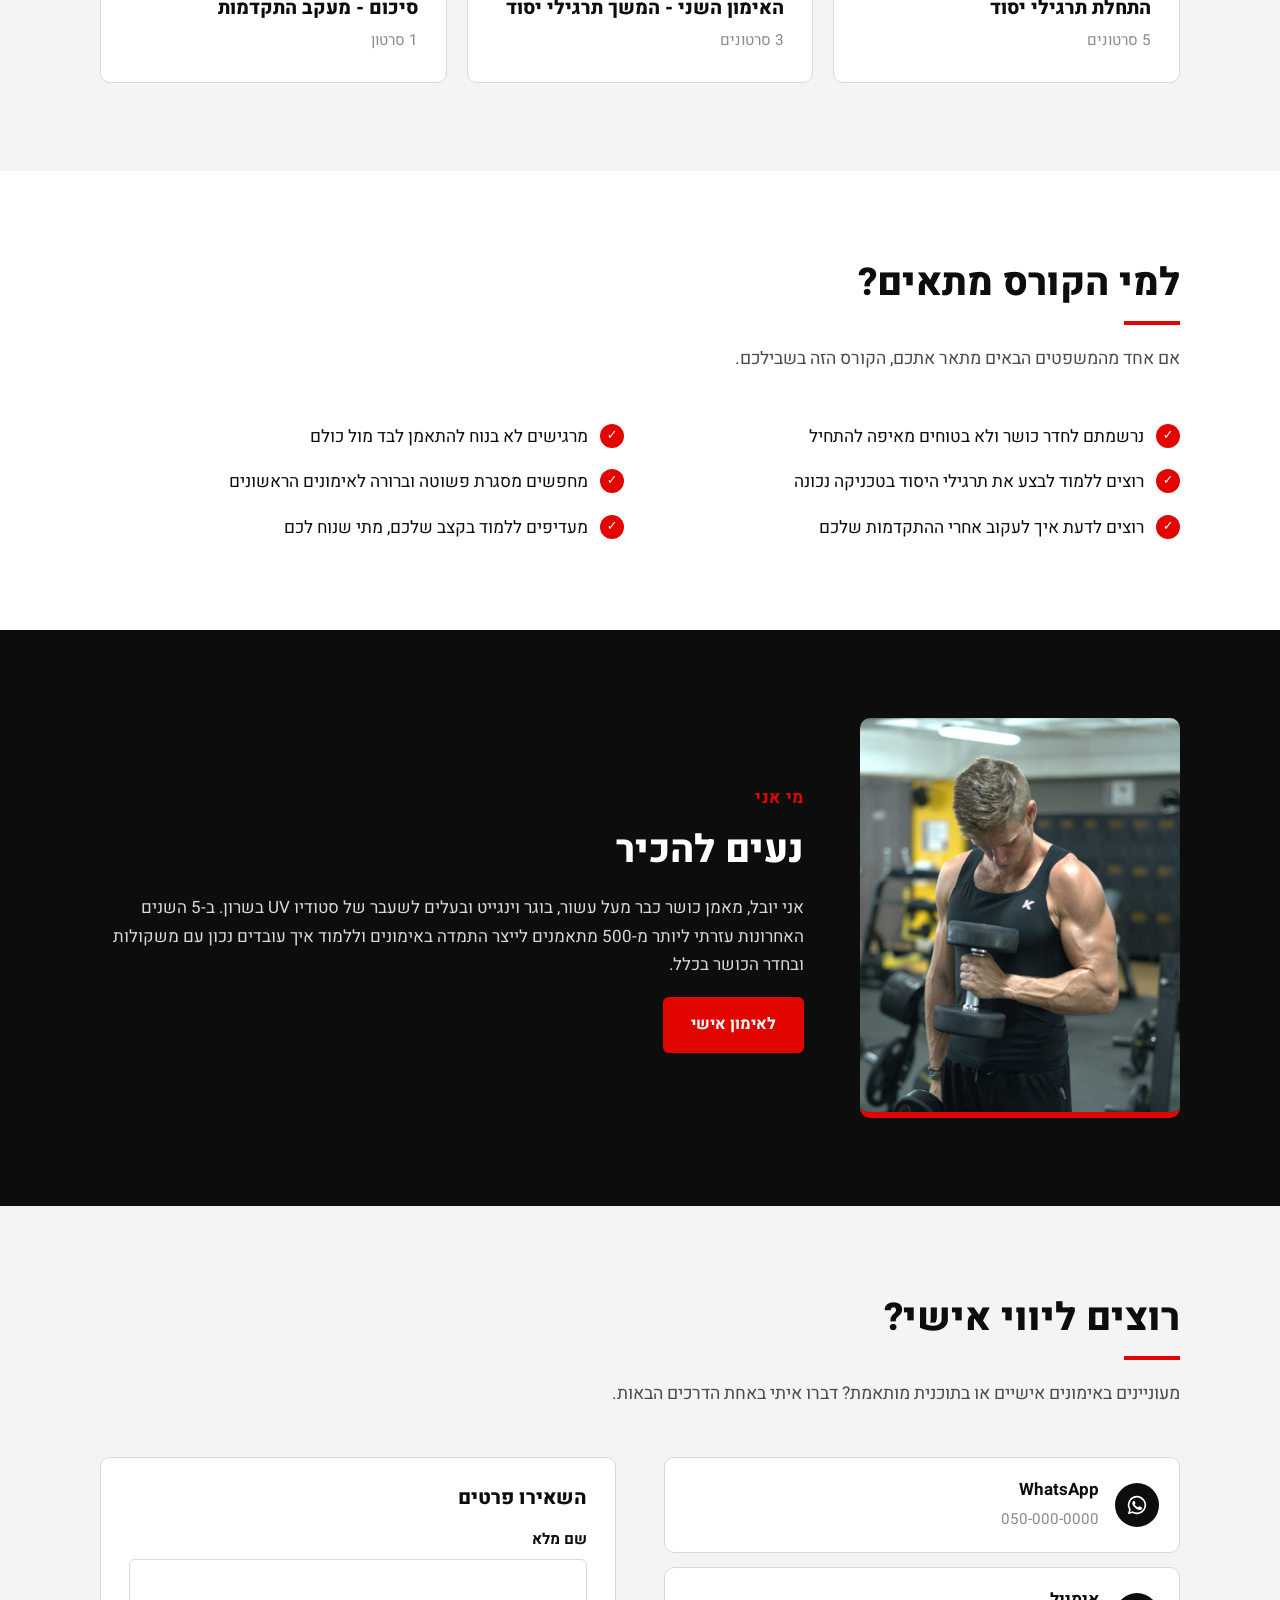
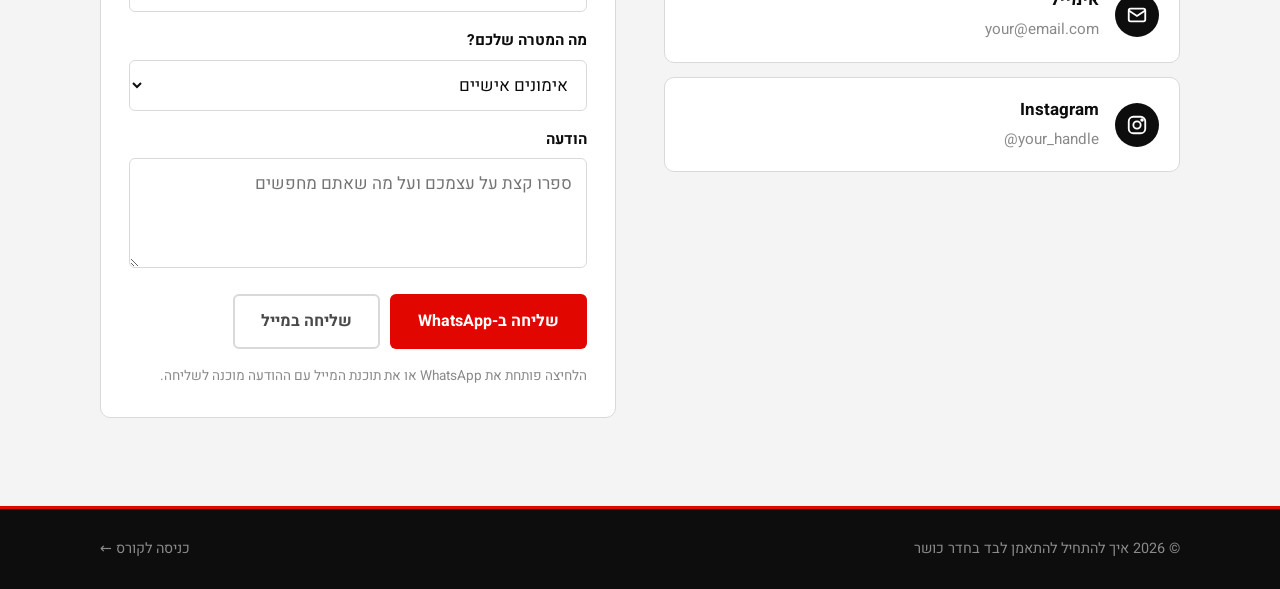
==== commit a0fe0765: "About section text" ====
--- a/index.html
+++ b/index.html
@@ -95,8 +95,7 @@
         <div>
           <span class="eyebrow">מי אני</span>
           <h2>נעים להכיר</h2>
-          <p>כאן יופיע טקסט קצר עליכם: הרקע המקצועי, הניסיון והגישה שלכם לאימון. ספרו למה בניתם את הקורס ואיך אתם עוזרים למתאמנים מתחילים להרגיש בבית בחדר הכושר.</p>
-          <p>הוסיפו כאן הסמכות, שנות ניסיון או כל דבר שיבנה אמון.</p>
+          <p>אני יובל, מאמן כושר כבר מעל עשור, בוגר וינגייט ובעלים לשעבר של סטודיו UV בשרון. ב-5 השנים האחרונות עזרתי ליותר מ-500 מתאמנים לייצר התמדה באימונים וללמוד איך עובדים נכון עם משקולות ובחדר הכושר בכלל.</p>
           <a href="#contact" class="btn btn-primary">לאימון אישי</a>
         </div>
       </div>
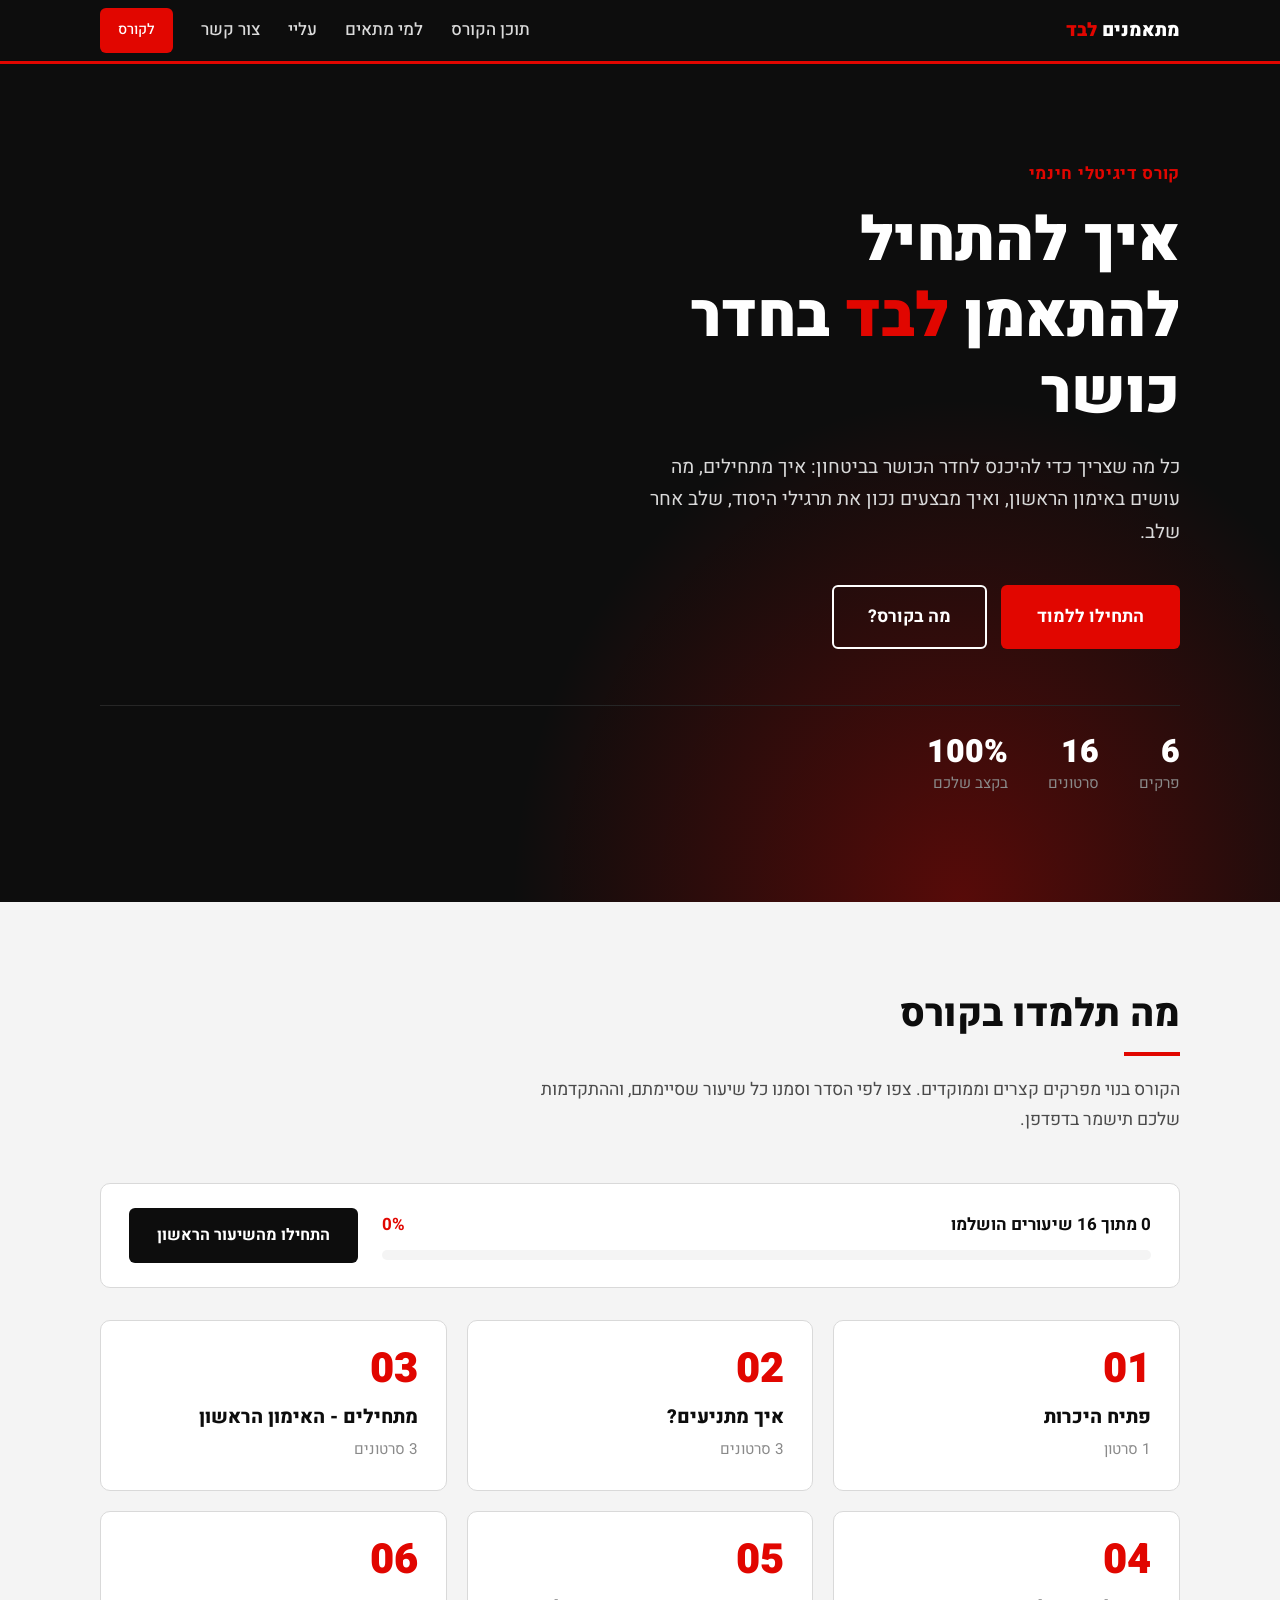
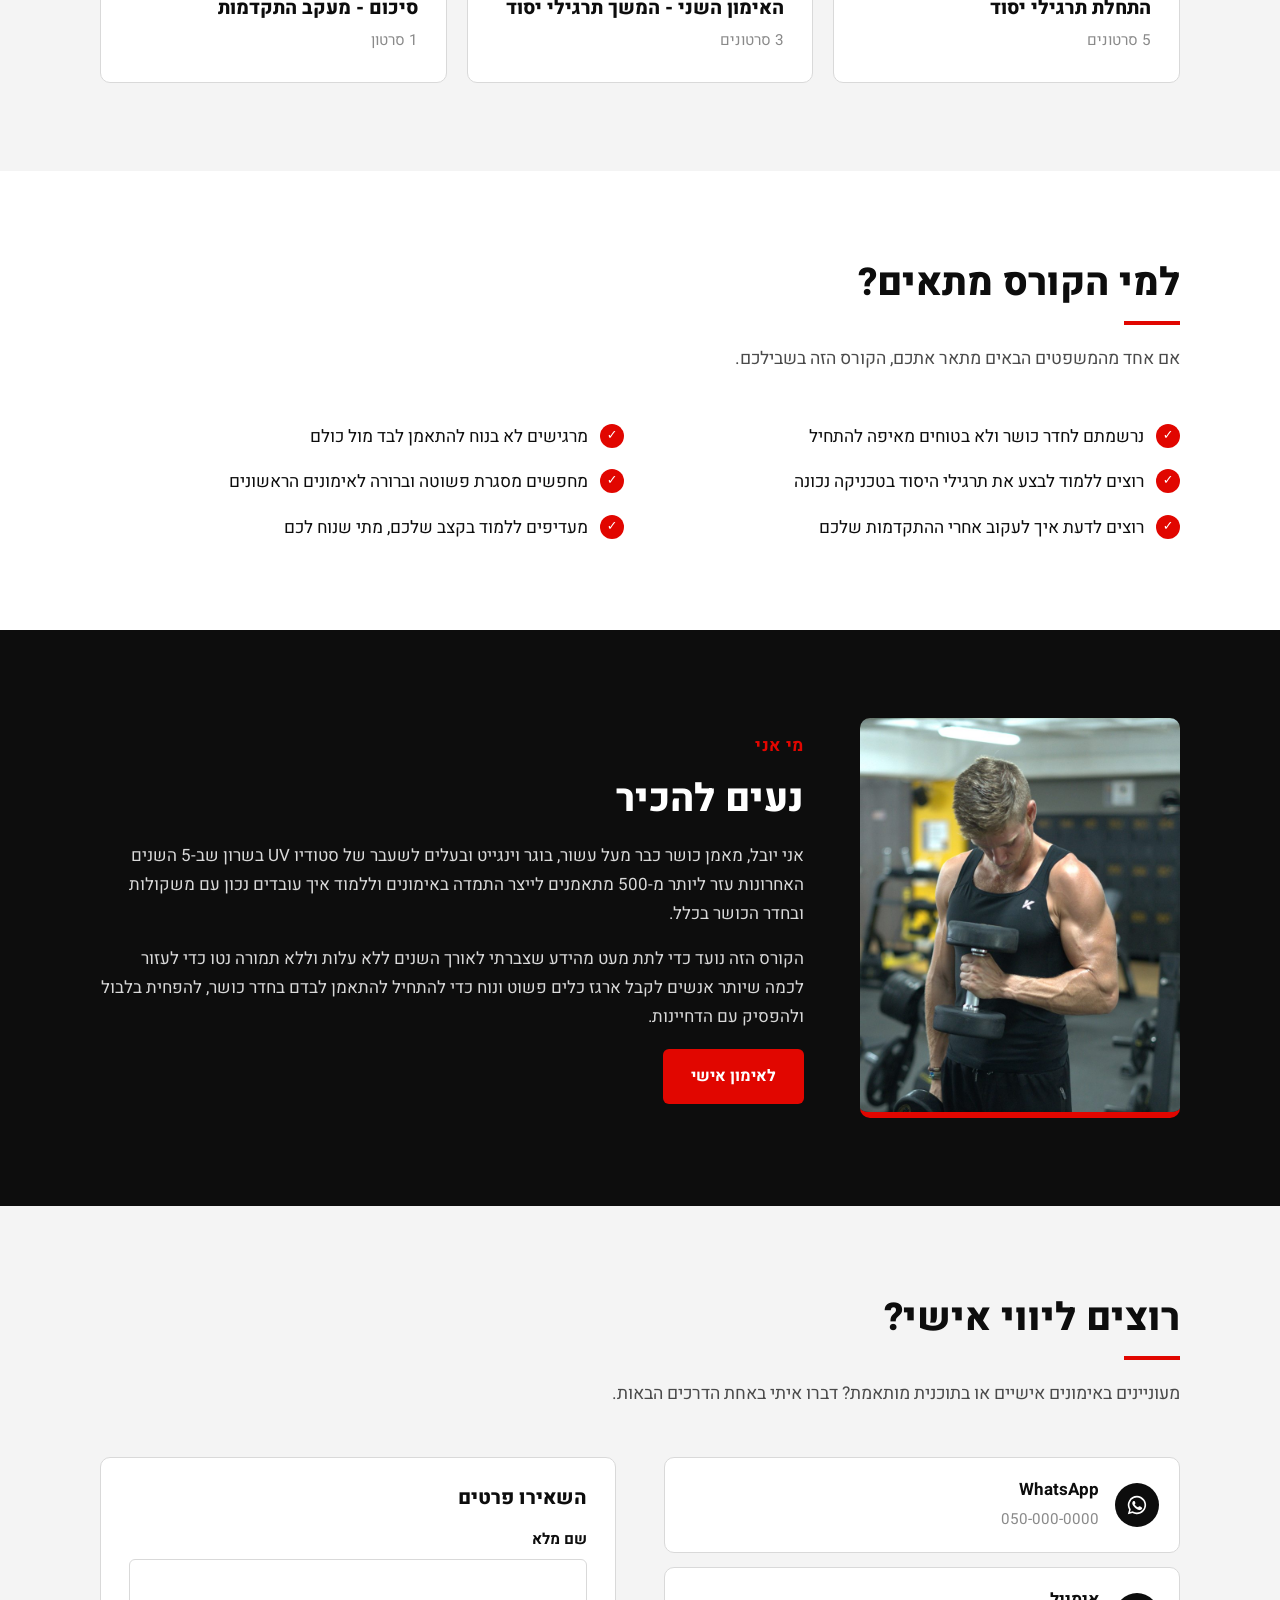
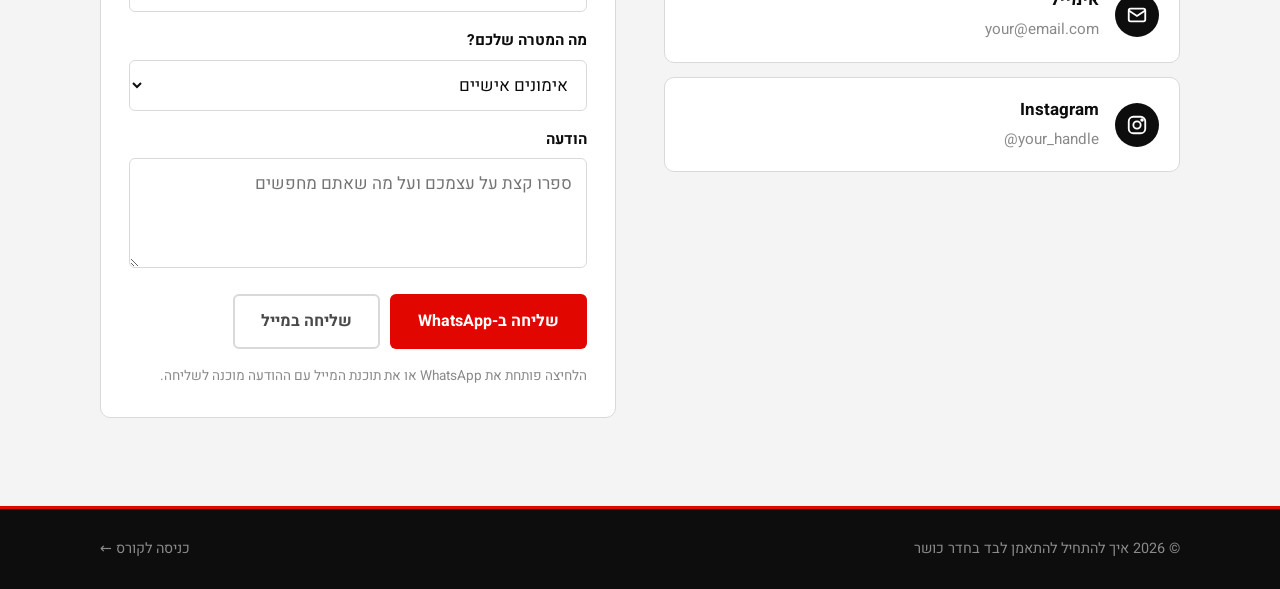
==== commit dceaa628: "Update about text" ====
--- a/index.html
+++ b/index.html
@@ -95,7 +95,8 @@
         <div>
           <span class="eyebrow">מי אני</span>
           <h2>נעים להכיר</h2>
-          <p>אני יובל, מאמן כושר כבר מעל עשור, בוגר וינגייט ובעלים לשעבר של סטודיו UV בשרון. ב-5 השנים האחרונות עזרתי ליותר מ-500 מתאמנים לייצר התמדה באימונים וללמוד איך עובדים נכון עם משקולות ובחדר הכושר בכלל.</p>
+          <p>אני יובל, מאמן כושר כבר מעל עשור, בוגר וינגייט ובעלים לשעבר של סטודיו UV בשרון שב-5 השנים האחרונות עזר ליותר מ-500 מתאמנים לייצר התמדה באימונים וללמוד איך עובדים נכון עם משקולות ובחדר הכושר בכלל.</p>
+          <p>הקורס הזה נועד כדי לתת מעט מהידע שצברתי לאורך השנים ללא עלות וללא תמורה נטו כדי לעזור לכמה שיותר אנשים לקבל ארגז כלים פשוט ונוח כדי להתחיל להתאמן לבדם בחדר כושר, להפחית בלבול ולהפסיק עם הדחיינות.</p>
           <a href="#contact" class="btn btn-primary">לאימון אישי</a>
         </div>
       </div>
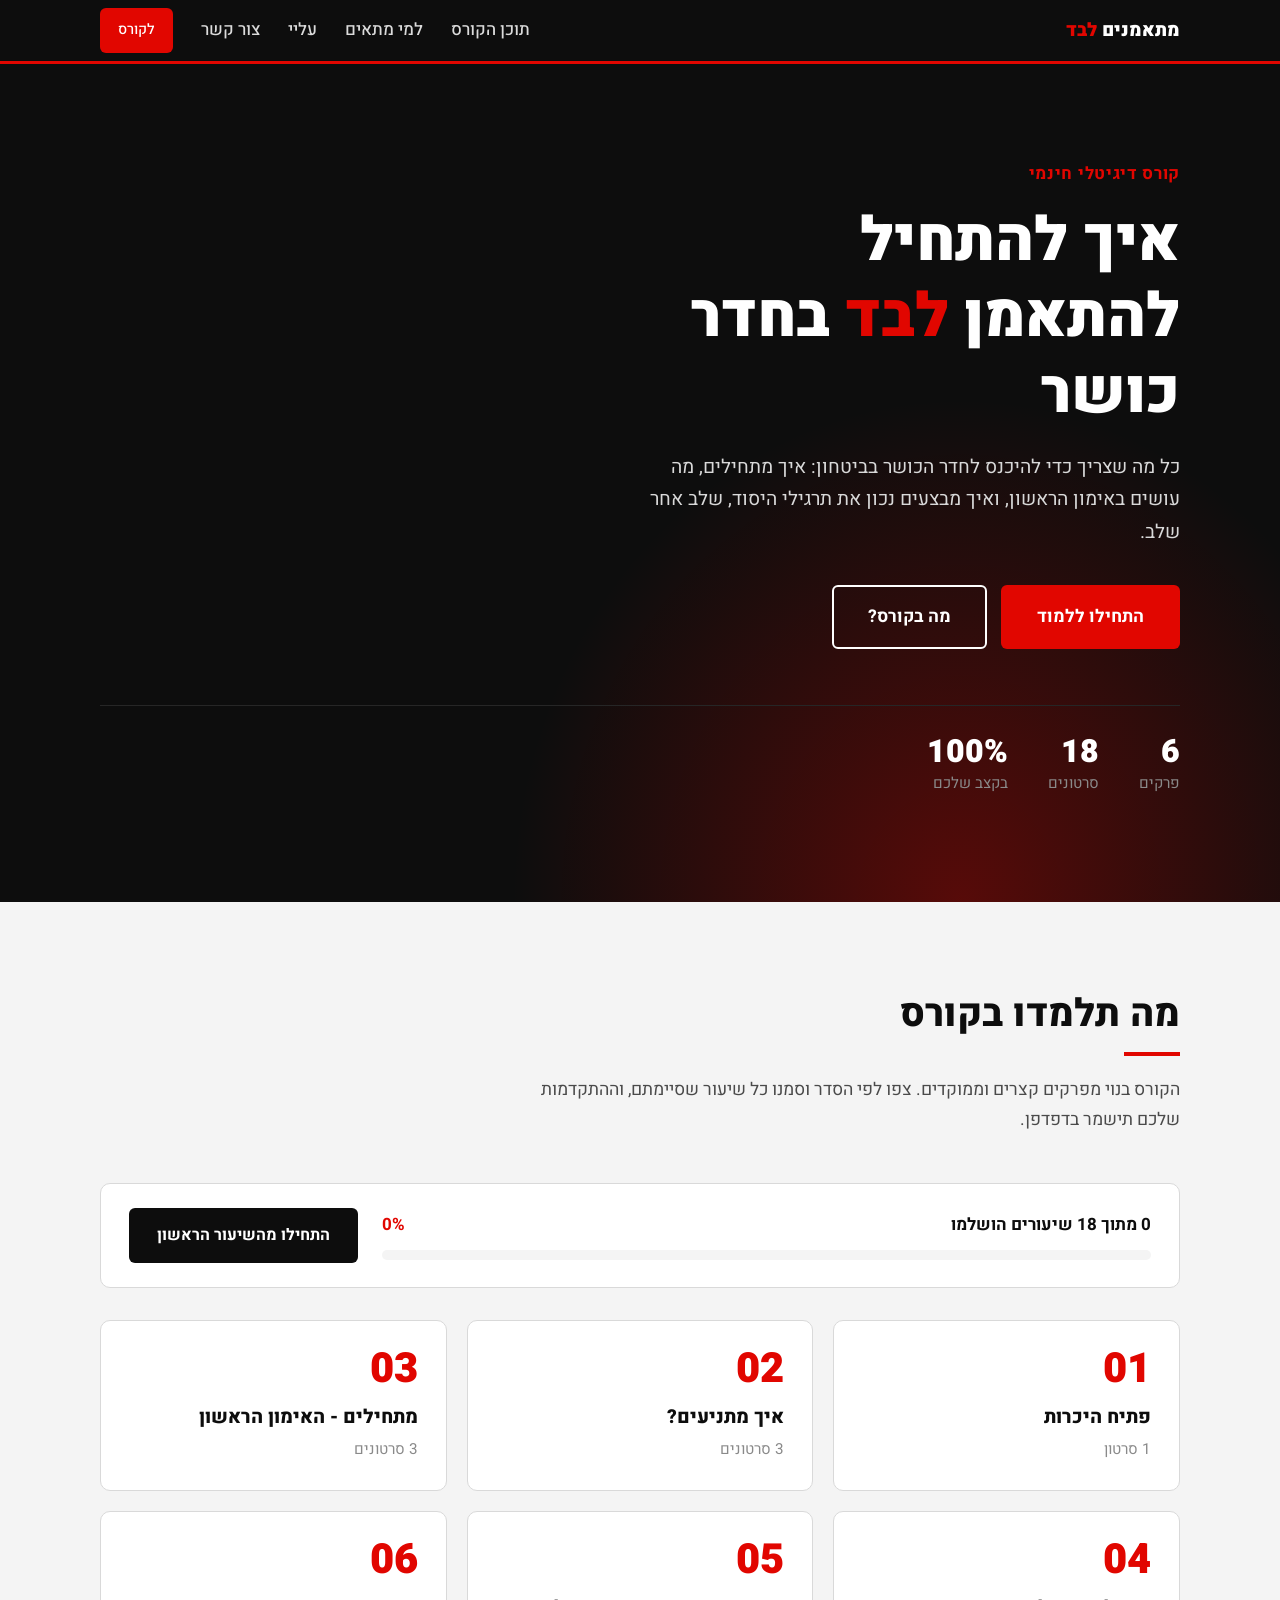
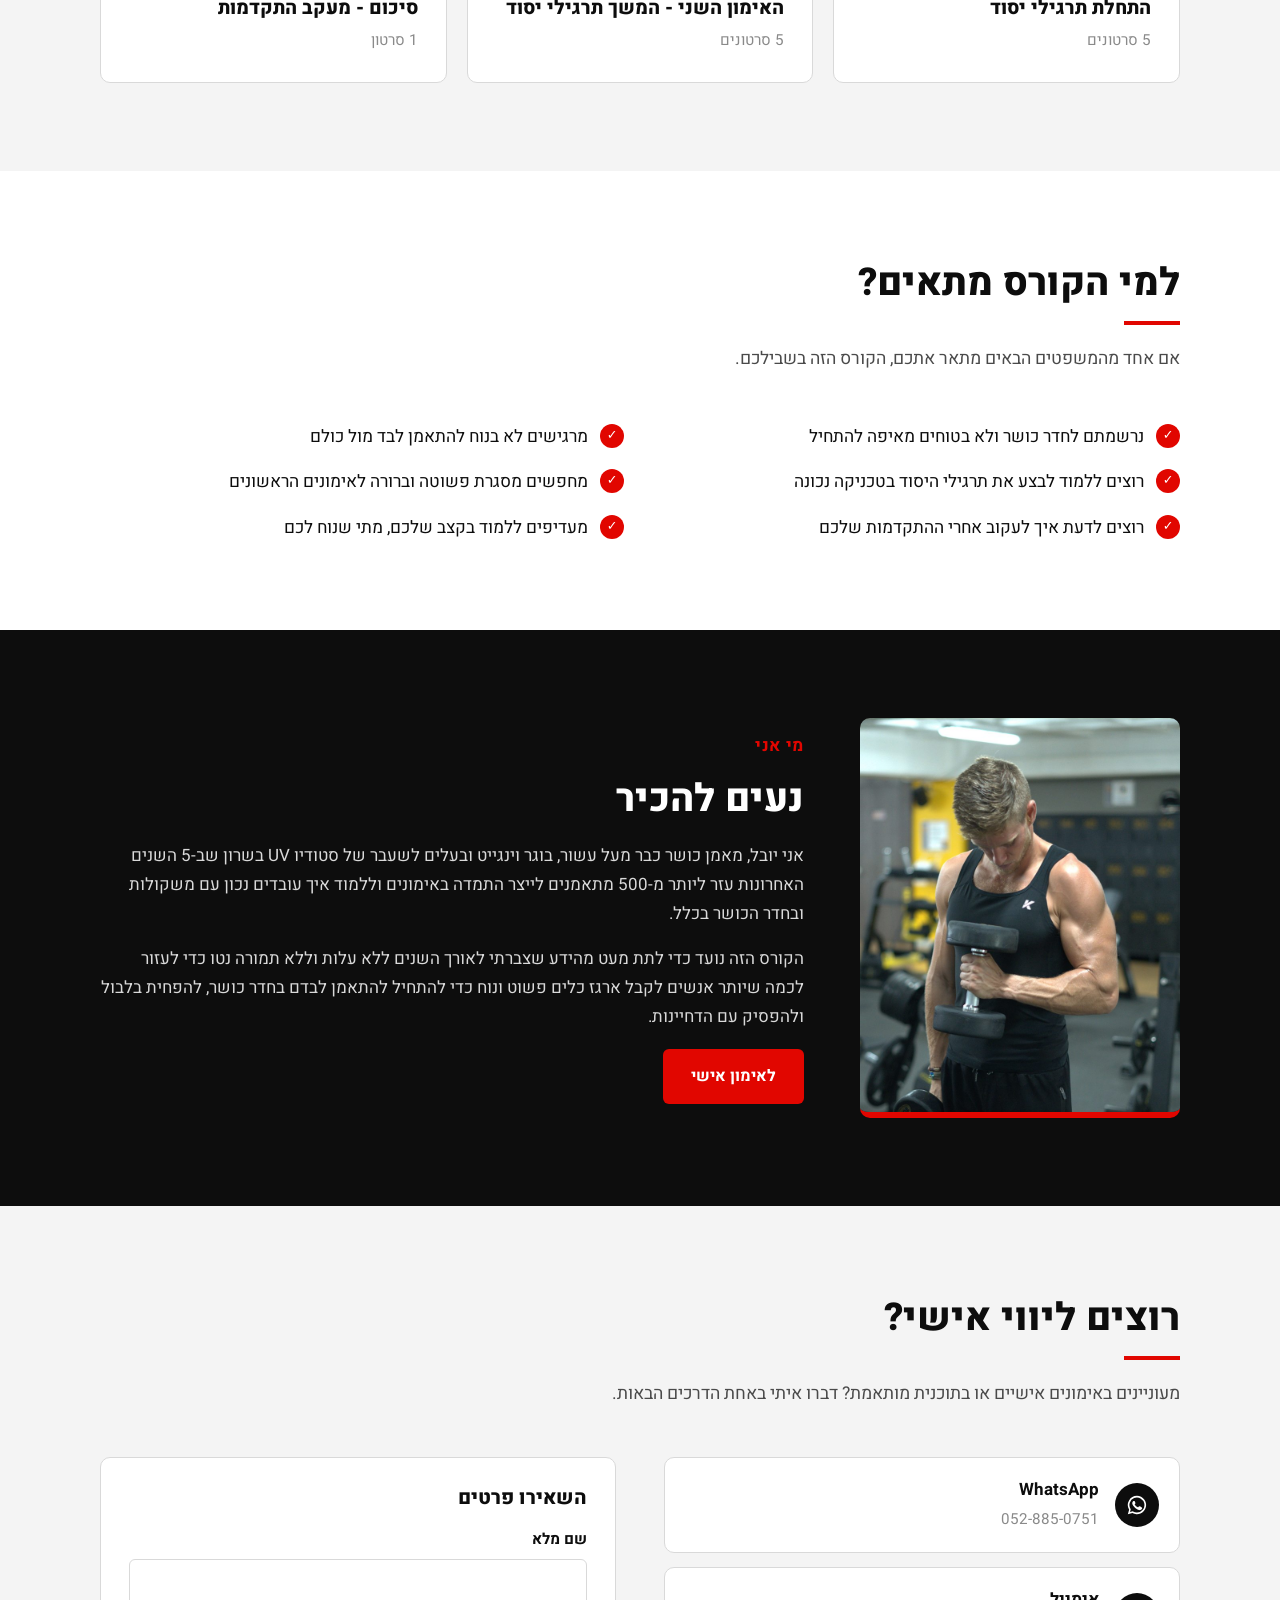
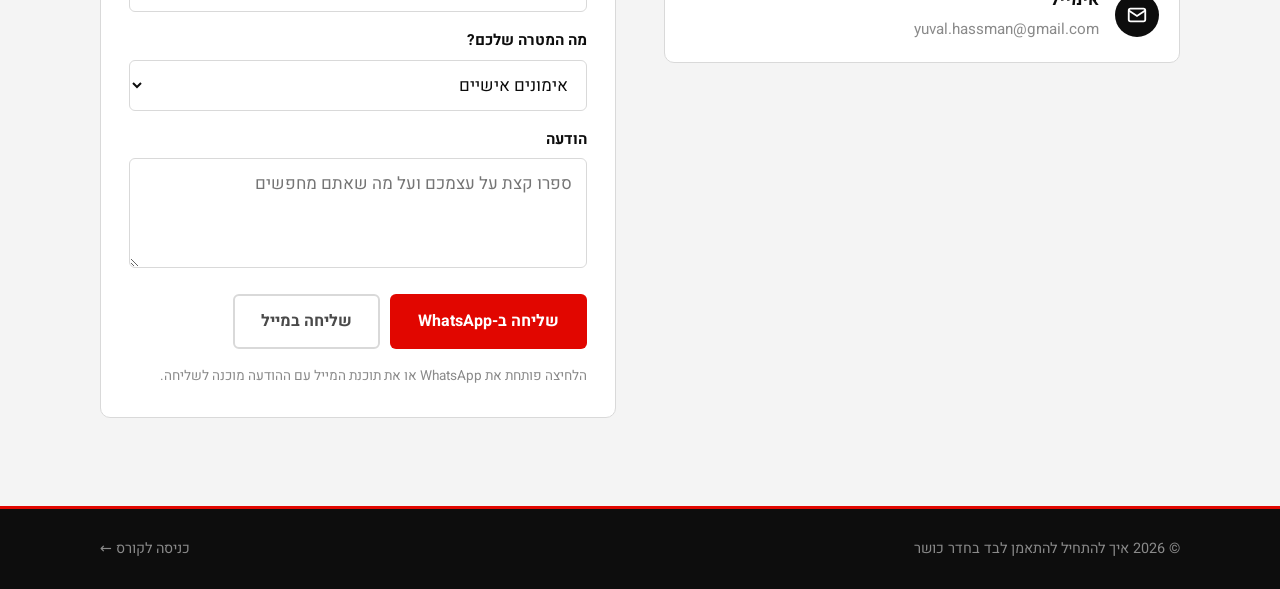
==== commit 9b3977a4: "Final lesson description, real contact details, hide empty Instagram" ====
--- a/index.html
+++ b/index.html
@@ -113,11 +113,11 @@
           <div class="contact-links">
             <a class="contact-link" id="linkWhatsapp" href="#" target="_blank" rel="noopener">
               <span class="icon"><svg viewBox="0 0 24 24" fill="currentColor" aria-hidden="true"><path d="M12 2a10 10 0 0 0-8.6 15.1L2 22l5-1.3A10 10 0 1 0 12 2zm0 18.2c-1.5 0-3-.4-4.3-1.2l-.3-.2-3 .8.8-2.9-.2-.3A8.2 8.2 0 1 1 12 20.2zm4.5-6.1c-.2-.1-1.5-.7-1.7-.8s-.4-.1-.6.1-.7.8-.8 1-.3.2-.5.1a6.7 6.7 0 0 1-3.3-2.9c-.3-.4.2-.4.7-1.4.1-.2 0-.3 0-.4l-.8-1.8c-.2-.5-.4-.4-.6-.4h-.5a1 1 0 0 0-.7.3 3 3 0 0 0-.9 2.2 5.2 5.2 0 0 0 1.1 2.8 11.9 11.9 0 0 0 4.6 4c1.7.7 2.3.8 3.2.6a2.7 2.7 0 0 0 1.8-1.3 2.2 2.2 0 0 0 .1-1.3c0-.1-.2-.2-.4-.3z"/></svg></span>
-              <div><strong>WhatsApp</strong><span id="txtWhatsapp">050-000-0000</span></div>
+              <div><strong>WhatsApp</strong><span id="txtWhatsapp">052-885-0751</span></div>
             </a>
             <a class="contact-link" id="linkEmail" href="#">
               <span class="icon"><svg viewBox="0 0 24 24" fill="none" stroke="currentColor" stroke-width="2" aria-hidden="true"><rect x="3" y="5" width="18" height="14" rx="2"/><path d="m3 7 9 6 9-6"/></svg></span>
-              <div><strong>אימייל</strong><span id="txtEmail">your@email.com</span></div>
+              <div><strong>אימייל</strong><span id="txtEmail">yuval.hassman@gmail.com</span></div>
             </a>
             <a class="contact-link" id="linkInstagram" href="#" target="_blank" rel="noopener">
               <span class="icon"><svg viewBox="0 0 24 24" fill="none" stroke="currentColor" stroke-width="2" aria-hidden="true"><rect x="3" y="3" width="18" height="18" rx="5"/><circle cx="12" cy="12" r="4"/><circle cx="17.5" cy="6.5" r="1" fill="currentColor"/></svg></span>
--- a/css/style.css
+++ b/css/style.css
@@ -322,6 +322,7 @@
   transition: border-color 0.2s;
 }
 .contact-link:hover { border-color: var(--red); }
+.contact-link[hidden] { display: none; }
 .contact-link .icon {
   width: 44px;
   height: 44px;
